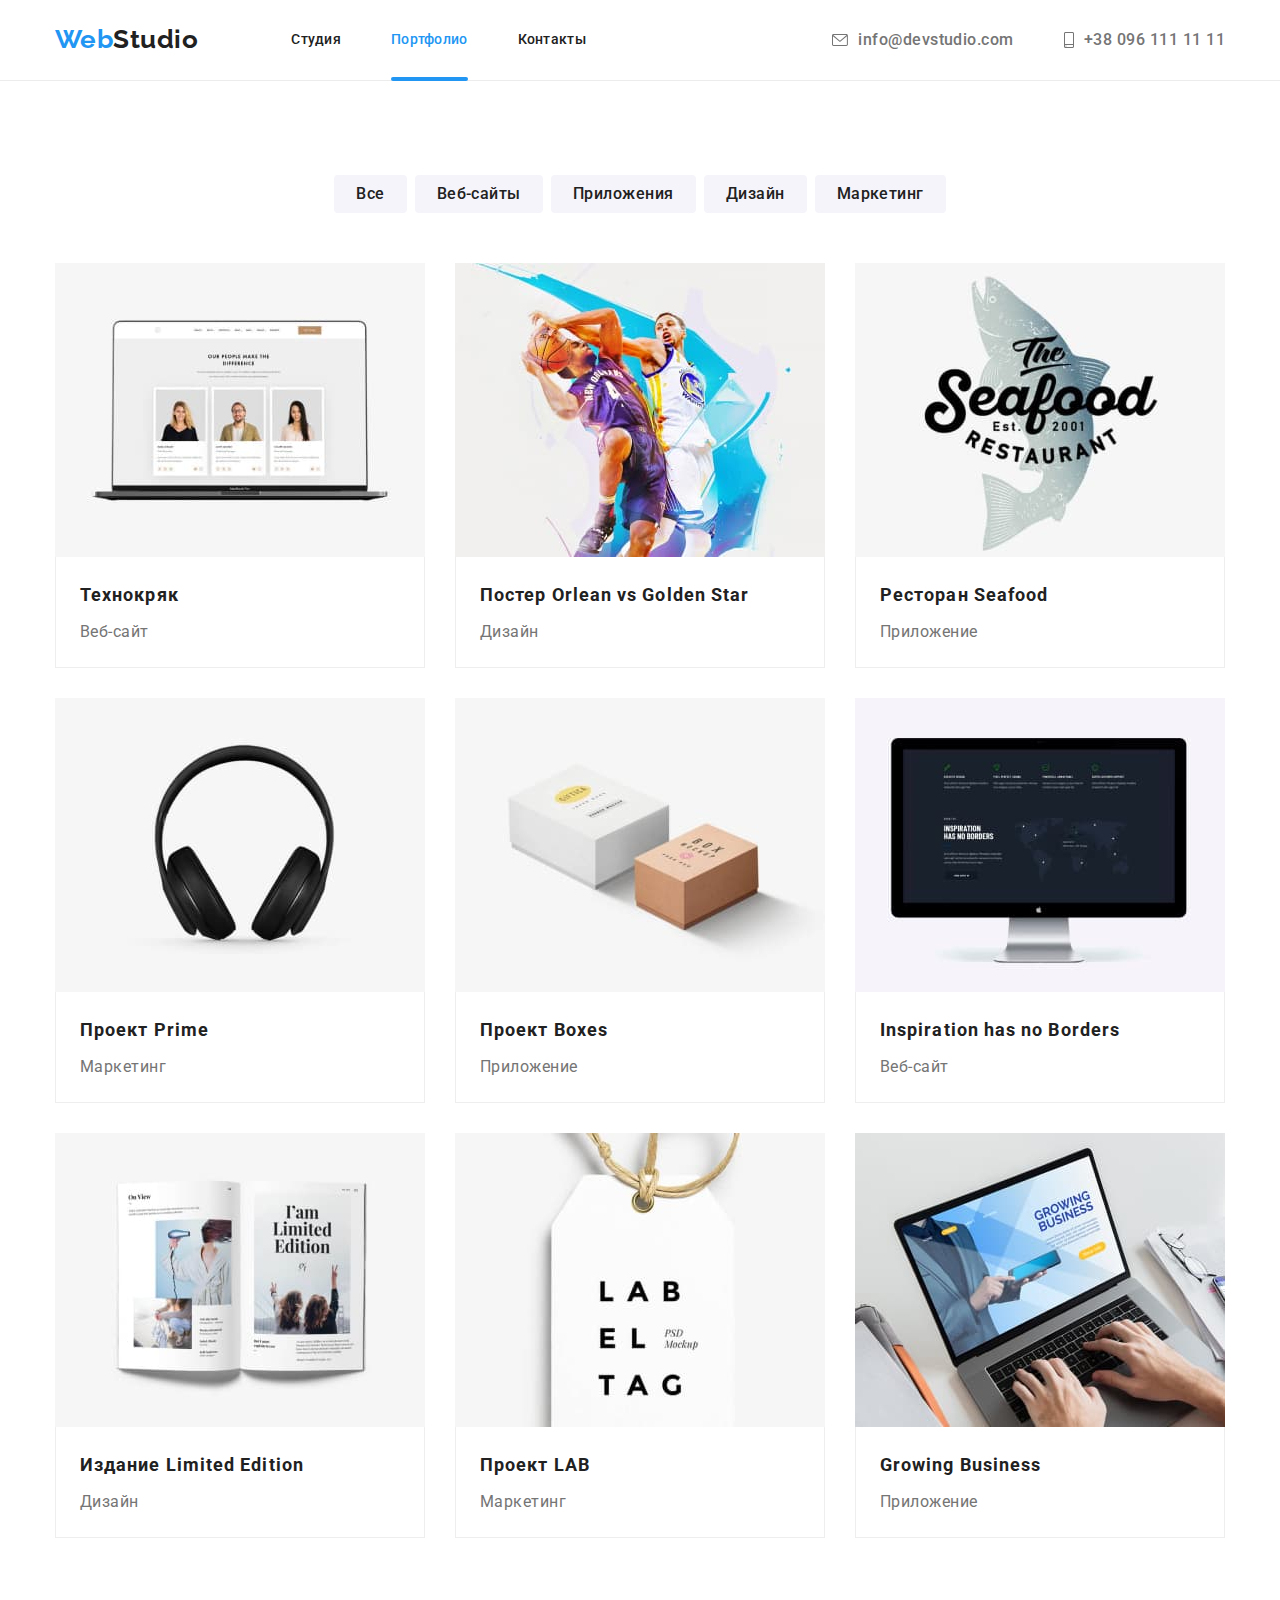
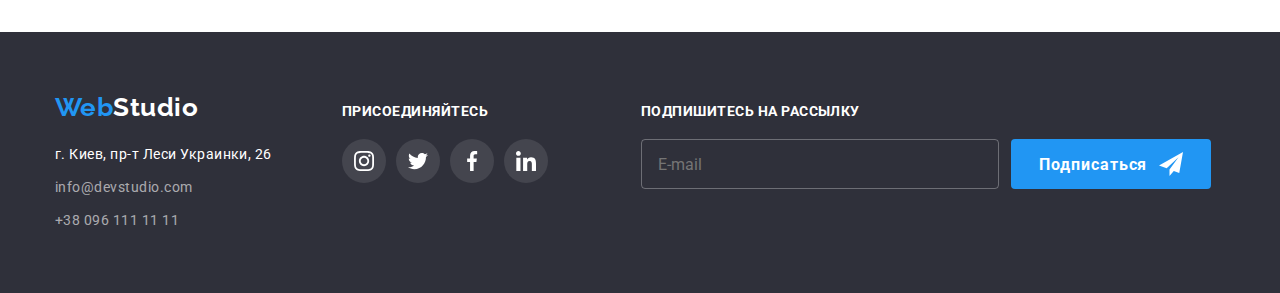
==== portfolio.html @ 6102bf44 "added files from hw-07" ====
<!DOCTYPE html>
<html lang="ru">

<head>
  <meta charset="UTF-8">
  <meta name="viewport" content="width=device-width, initial-scale=1.0">
  <title>WebStudio</title>

  <link
    href="https://fonts.googleapis.com/css2?family=Raleway:wght@400;700&family=Roboto:wght@400;500;700;900&display=swap"
    rel="stylesheet">
  <link rel="stylesheet" href="https://cdnjs.cloudflare.com/ajax/libs/modern-normalize/1.0.0/modern-normalize.min.css">
  <link rel="stylesheet" href="./css/portfolio.min.css">
</head>

<body>
  <header class="header">
    <div class="container header-navigation">
      <nav class="navigation">
        <a class="studio-logo" href="./index.html" aria-label="логотип">
          <span class="studio-logo__item">Web</span>Studio</a>

        <ul class="navigation__list">
          <li class="navigation__list-item"><a class="navigation__list-link" href="./index.html"
              target="_blank">Студия</a></li>
          <li class="navigation__list-item"><a class="navigation__list-link navigation__list-link--active"
              href="./portfolio.html">Портфолио</a></li>
          <li class="navigation__list-item"><a class="navigation__list-link" href="" class="link">Контакты</a></li>

        </ul>
      </nav>

      <ul class="contacts-list">
        <li class="contacts-list__item">
          <a class="contacts-list__link" href="mailto:info@devstudio.com">
            <svg class="contacts-logo" width="16" height="12">
              <use href="./images/sprite.svg#icon-envelope"> </use>
            </svg>
            info@devstudio.com</a>
        </li>

        <li class="contacts-list__item">
          <a class="contacts-list__link" href="tel:+380961111111">
            <svg class="contacts-logo" width="10" height="16">
              <use href="./images/sprite.svg#icon-smartphone"> </use>
            </svg>
            +38 096 111 11 11</a>
        </li>
      </ul>
    </div>
  </header>

  <main>
    <!-- PROJECTS SECTION -->
    <section class="projects">
      <div class="container">
        <h1 class="section-title visually-hidden">Проекты</h1>

        <ul class="filter-btn-list">
          <li class="filter-btn-list__item"><button type="button" class="filter-btn">Все</button></li>
          <li class="filter-btn-list__item"><button type="button" class="filter-btn">Веб-сайты</button></li>
          <li class="filter-btn-list__item"><button type="button" class="filter-btn">Приложения</button></li>
          <li class="filter-btn-list__item"><button type="button" class="filter-btn">Дизайн</button></li>
          <li class="filter-btn-list__item"><button type="button" class="filter-btn">Маркетинг</button></li>
        </ul>

        <!-- PROJECTS LIST -->

        <ul class="projects__list">

          <li class="projects__list-card">
            <a class="projects__list-card-link" href="">
              <img class="projects__list-card-img" src="./images/portfolio/img-1.jpg"
                alt="Страница сайта, открытая на ноутбуке" width="370" height="294">
              <p class="projects__list-card-label">Технокряк это современная площадка распространения коронавируса.
                Компании используют эту платформу для
                цифрового
                шпионажа и атак на защищённые сервера конкурентов.
              </p>
            </a>
            <div class="projects__list-card-content">
              <h2 class="projects__list-card-title">Технокряк</h2>
              <p class="projects__list-card-text">Веб-сайт</p>
            </div>
          </li>

          <li class="projects__list-card">
            <a class="projects__list-card-link" href="">
              <img class="projects__list-card-img" src="./images/portfolio/img-2.jpg"
                alt="Постер двух парней, играющих в баскетбол" width="370" height="294">
              <p class="projects__list-card-label">Технокряк это современная площадка распространения коронавируса.
                Компании используют эту платформу для
                цифрового
                шпионажа и атак на защищённые сервера конкурентов.
              </p>
            </a>
            <div class="projects__list-card-content">
              <h2 class="projects__list-card-title">Постер <span lang="en">Orlean vs Golden Star</span></h2>
              <p class="projects__list-card-text">Дизайн</p>
            </div>
          </li>

          <li class="projects__list-card">
            <a class="projects__list-card-link" href="">
              <img class="projects__list-card-img" src="./images/portfolio/img-3.jpg"
                alt="Логотип ресторана морепродуктов" width="370" height="294">

              <p class="projects__list-card-label">Технокряк это современная площадка распространения коронавируса.
                Компании используют эту платформу для
                цифрового
                шпионажа и атак на защищённые сервера конкурентов.
              </p>
            </a>
            <div class="projects__list-card-content">
              <h2 class="projects__list-card-title">Ресторан <span lang="en">Seafood</span></h2>
              <p class="projects__list-card-text">Приложение</p>
            </div>
          </li>

          <li class="projects__list-card">
            <a class="projects__list-card-link" href="">
              <img class="projects__list-card-img" src="./images/portfolio/img-4.jpg" alt="Наушники" width="370"
                height="294">

              <p class="projects__list-card-label">Технокряк это современная площадка распространения коронавируса.
                Компании используют эту платформу для
                цифрового
                шпионажа и атак на защищённые сервера конкурентов.
              </p>
            </a>
            <div class="projects__list-card-content">
              <h2 class="projects__list-card-title">Проект <span lang="en">Prime</span></h2>
              <p class="projects__list-card-text">Маркетинг</p>
            </div>
          </li>

          <li class="projects__list-card">
            <a class="projects__list-card-link" href="">
              <img class="projects__list-card-img" src="./images/portfolio/img-5.jpg"
                alt="Изображение двух разных коробок" width="370" height="294">
              <p class="projects__list-card-label">Технокряк это современная площадка распространения коронавируса.
                Компании используют эту платформу для
                цифрового
                шпионажа и атак на защищённые сервера конкурентов.
              </p>
            </a>
            <div class="projects__list-card-content">
              <h2 class="projects__list-card-title">Проект <span lang="en">Boxes</span></h2>
              <p class="projects__list-card-text">Приложение</p>
            </div>
          </li>

          <li class="projects__list-card">
            <a class="projects__list-card-link" href="">
              <img class="projects__list-card-img" src="./images/portfolio/img-6.jpg"
                alt="Страница сайта, открытая на компьютере" width="370" height="294">
              <p class="projects__list-card-label">Технокряк это современная площадка распространения коронавируса.
                Компании используют эту платформу для
                цифрового
                шпионажа и атак на защищённые сервера конкурентов.
              </p>
            </a>
            <div class="projects__list-card-content">
              <h2 class="projects__list-card-title" lang="en">Inspiration has no Borders</h2>
              <p class="projects__list-card-text">Веб-сайт</p>
            </div>
          </li>

          <li class="projects__list-card">
            <a class="projects__list-card-link" href="">
              <img class="projects__list-card-img" src="./images/portfolio/img-7.jpg" alt="Фото журнала" width="370"
                height="294">
              <p class="projects__list-card-label">Технокряк это современная площадка распространения коронавируса.
                Компании используют эту платформу для
                цифрового
                шпионажа и атак на защищённые сервера конкурентов.
              </p>
            </a>
            <div class="projects__list-card-content">
              <h2 class="projects__list-card-title">Издание <span lang="en">Limited Edition</span></h2>
              <p class="projects__list-card-text">Дизайн</p>
            </div>
          </li>

          <li class="projects__list-card">
            <a class="projects__list-card-link" href="">
              <img class="projects__list-card-img" src="./images/portfolio/img-8.jpg" alt="Логотип проекта" width="370"
                height="294">
              <p class="projects__list-card-label">Технокряк это современная площадка распространения коронавируса.
                Компании используют эту платформу для
                цифрового
                шпионажа и атак на защищённые сервера конкурентов.
              </p>
            </a>
            <div class="projects__list-card-content">
              <h2 class="projects__list-card-title">Проект <span lang="en">LAB</span></h2>
              <p class="projects__list-card-text">Маркетинг</p>
            </div>
          </li>

          <li class="projects__list-card">
            <a class="projects__list-card-link" href="">
              <img class="projects__list-card-img" src="./images/portfolio/img-9.jpg" alt="Ноутбук" width="370"
                height="294">
              <p class="projects__list-card-label">Технокряк это современная площадка распространения коронавируса.
                Компании используют эту платформу для
                цифрового
                шпионажа и атак на защищённые сервера конкурентов.
              </p>
            </a>
            <div class="projects__list-card-content">
              <h2 class="projects__list-card-title" lang="en">Growing Business</h2>
              <p class="projects__list-card-text">Приложение</p>
            </div>
          </li>
        </ul>
      </div>
    </section>

  </main>

  <!-- FOOTER SECTION -->
  <footer class="footer">
    <div class="footer-wrapper container">

      <div class="footer-container">

        <a href="./index.html" aria-label="логотип" class="studio-logo footer__studio-logo">
          <span class="studio-logo__item">Web</span><span class="studio-logo__item--inverse">Studio</span></a>

        <address class="address">
          <ul class="address__list">
            <li class="address__list-item">
              <a class="address__list-link address__list-link--color" href="https://goo.gl/maps/eNaVhsvZeaJ7tmYx6"
                target="_blank">
                г. Киев, пр-т Леси Украинки, 26
              </a>
            </li>
            <li class="address__list-item"><a class="address__list-link"
                href="mailto:info@devstudio.com">info@devstudio.com
              </a>
            </li>
            <li class="address__list-item"><a class="address__list-link" href="tel:+380961111111">+38 096 111 11 11
              </a>
            </li>
          </ul>
        </address>
      </div>

      <div class="footer-links">
        <b class="slogan">Присоединяйтесь</b>

        <ul class="socials">
          <li class="socials__item">
            <a class="socials__link socials__link--color" href="" aria-label="Instagram линк">
              <svg class="social-logo social-logo--color">
                <use href="./images/sprite.svg#icon-instagram">
                </use>
              </svg>
            </a>
          </li>
          <li class="socials__item">
            <a class="socials__link socials__link--color" href="" aria-label="Twitter линк">
              <svg class="social-logo social-logo--color">
                <use href="./images/sprite.svg#icon-twitter">
                </use>
              </svg>
            </a>
          </li>
          <li class="socials__item">
            <a class="socials__link socials__link--color" href="" aria-label="Facebook линк">
              <svg class="social-logo social-logo--color">
                <use href="./images/sprite.svg#icon-facebook">
                </use>
              </svg>
            </a>
          </li>
          <li class="socials__item">
            <a class="socials__link socials__link--color" href="" aria-label="Linkedin линк">
              <svg class="social-logo social-logo--color">
                <use href="./images/sprite.svg#icon-linkedin">
                </use>
              </svg>
            </a>
          </li>
        </ul>

      </div>

      <div class="footer-form">
        <b class="slogan">Подпишитесь на рассылку</b>
        <form class="subscribe-form">
          <input class="subscribe-form__field" type="email" name="email" placeholder="E-mail">

          <button class="button subscribe-form__button" type="submit">Подписаться
            <svg class="subscribe-form__logo" width="24" height="24">
              <use href="./images/sprite.svg#icon-send"> </use>
            </svg>
          </button>
        </form>
      </div>

    </div>

  </footer>



</body>

</html>
---- css/portfolio.min.css ----
body{background-color:#fff;color:#757575;font-family:"Roboto",sans-serif;font-weight:400;letter-spacing:0.03em}ul{list-style:none;padding:0;margin:0}img{display:block}*,*::before,*::after{margin:0;padding:0}h1,h2,h3,h4,h5,h6{color:#212121}.visually-hidden{position:absolute;width:1px;height:1px;margin:-1px;border:0;padding:0;clip:rect(0 0 0 0);overflow:hidden}.container{width:1200px;padding-left:15px;padding-right:15px;margin-left:auto;margin-right:auto}.section-title{margin-top:0;margin-bottom:50px;font-weight:700;font-size:36px;line-height:1.16;text-align:center}.button{display:inline-block;padding:10px 32px;min-width:200px;border-radius:4px;border:none;font-weight:700;font-size:16px;line-height:1.87;letter-spacing:0.06em;text-align:center;text-decoration:none;color:#fff;background-color:#2196f3;-webkit-box-shadow:0px 4px 4px 0px 4px 4px rgba(0,0,0,0.15);box-shadow:0px 4px 4px 0px 4px 4px rgba(0,0,0,0.15);border-radius:4px}.studio-logo{text-decoration:none;font-family:"Raleway",sans-serif;font-weight:700;font-size:26px;line-height:1.2;color:#212121}.studio-logo__item{color:#2196f3}.studio-logo__item--inverse{color:#fff}.header{background-color:#fff;border-bottom:1px solid #ececec}.header-navigation,.navigation{display:-webkit-box;display:-ms-flexbox;display:flex;-webkit-box-align:center;-ms-flex-align:center;align-items:center}.navigation__list{display:-webkit-box;display:-ms-flexbox;display:flex;margin-left:93px}.navigation__list-item:not(:last-child){margin-right:50px}.navigation__list-link{position:relative;display:block;padding-top:32px;padding-bottom:32px;color:#212121;font-weight:500;font-size:14px;line-height:1.14;letter-spacing:0.02em;text-decoration:none;-webkit-transition:color 250ms cubic-bezier(0.4, 0, 0.2, 1);transition:color 250ms cubic-bezier(0.4, 0, 0.2, 1)}.navigation__list-link:focus,.navigation__list-link:hover{color:#2196f3}.navigation__list-link--active{color:#2196f3}.navigation__list-link::after{content:'';display:-webkit-box;display:-ms-flexbox;display:flex;position:absolute;bottom:-1px;width:100%;height:4px;background-color:#2196f3;border-radius:2px;opacity:0;-webkit-transition:opacity 250ms cubic-bezier(0.4, 0, 0.2, 1);transition:opacity 250ms cubic-bezier(0.4, 0, 0.2, 1)}.navigation__list-link--active::after{opacity:1}.navigation__list-item:hover .navigation__list-link::after{opacity:1}.contacts-list{display:-webkit-box;display:-ms-flexbox;display:flex;margin-left:auto}.contacts-list__item+.contacts-list__item{margin-left:50px}.contacts-list__link{display:-webkit-box;display:-ms-flexbox;display:flex;-webkit-box-align:center;-ms-flex-align:center;align-items:center;font-weight:500;color:#757575;text-decoration:none;-webkit-transition:color 250ms cubic-bezier(0.4, 0, 0.2, 1);transition:color 250ms cubic-bezier(0.4, 0, 0.2, 1)}.contacts-list__link:hover,.contacts-list__link:focus{color:#2196f3}.contacts-logo{margin-right:10px;fill:#757575;-webkit-transition:fill 250ms cubic-bezier(0.4, 0, 0.2, 1);transition:fill 250ms cubic-bezier(0.4, 0, 0.2, 1)}.contacts-list__link:focus .contacts-logo,.contacts-list__link:hover .contacts-logo{fill:#2196f3}.filter-btn{padding:6px 22px;font-weight:500;font-size:16px;line-height:1.62;letter-spacing:0.03em;color:#212121;background-color:#f5f4fa;border-radius:4px;border:0;cursor:pointer;-webkit-transition:background-color 250ms cubic-bezier(0.4, 0, 0.2, 1),color 250ms cubic-bezier(0.4, 0, 0.2, 1);transition:background-color 250ms cubic-bezier(0.4, 0, 0.2, 1),color 250ms cubic-bezier(0.4, 0, 0.2, 1)}.filter-btn:focus,.filter-btn:hover{color:#fff;-webkit-box-shadow:0px 3px 1px rgba(0,0,0,0.1),0px 1px 2px rgba(0,0,0,0.08),0px 2px 2px rgba(0,0,0,0.12);box-shadow:0px 3px 1px rgba(0,0,0,0.1),0px 1px 2px rgba(0,0,0,0.08),0px 2px 2px rgba(0,0,0,0.12);background-color:#2196f3}.filter-btn-list{display:-webkit-box;display:-ms-flexbox;display:flex;-webkit-box-pack:center;-ms-flex-pack:center;justify-content:center;margin-bottom:50px}.filter-btn-list__item+.filter-btn-list__item{margin-left:8px}.projects{padding-top:94px;padding-bottom:94px}.projects__list{display:-webkit-box;display:-ms-flexbox;display:flex;-ms-flex-wrap:wrap;flex-wrap:wrap}.projects__list-card-link{text-decoration:none;display:block;position:relative;overflow:hidden}.projects__list-card{margin-right:30px;margin-bottom:30px;width:calc((100% - 60px) / 3)}.projects__list-card:nth-child(3n){margin-right:0}.projects__list-card:nth-last-child(-n+3){margin-bottom:0}.projects__list-card:hover,.projects__list-card:focus{-webkit-box-shadow:0px 1px 1px rgba(0,0,0,0.12),0px 4px 4px rgba(0,0,0,0.06),1px 4px 6px rgba(0,0,0,0.16);box-shadow:0px 1px 1px rgba(0,0,0,0.12),0px 4px 4px rgba(0,0,0,0.06),1px 4px 6px rgba(0,0,0,0.16)}.projects__list-card-label{position:absolute;top:0;left:0;padding:63px 24px;width:100%;height:100%;font-size:18px;line-height:1.56;background:rgba(33,150,243,0.9);color:#fff;-webkit-transform:translateY(100%);transform:translateY(100%);-webkit-transition:-webkit-transform 250ms cubic-bezier(0.4, 0, 0.2, 1);transition:-webkit-transform 250ms cubic-bezier(0.4, 0, 0.2, 1);transition:transform 250ms cubic-bezier(0.4, 0, 0.2, 1);transition:transform 250ms cubic-bezier(0.4, 0, 0.2, 1), -webkit-transform 250ms cubic-bezier(0.4, 0, 0.2, 1)}.projects__list-card:hover .projects__list-card-label{-webkit-transform:translateY(0);transform:translateY(0)}.projects__list-card-link:focus .projects__list-card-label{-webkit-transform:translateY(0);transform:translateY(0)}.projects__list-card-img{max-width:100%;height:auto}.projects__list-card-content{padding:20px 24px;border-right:1px solid #eee;border-bottom:1px solid #eee;border-left:1px solid #eee}.projects__list-card-title{margin-bottom:4px;font-weight:700;font-size:18px;line-height:2;letter-spacing:0.06em}.projects__list-card-text{font-size:16px;line-height:1.87;color:#757575}.socials{display:-webkit-box;display:-ms-flexbox;display:flex;-webkit-box-pack:center;-ms-flex-pack:center;justify-content:center}.socials__item:not(:last-child){margin-right:10px}.socials__link{display:-webkit-box;display:-ms-flexbox;display:flex;-webkit-box-pack:center;-ms-flex-pack:center;justify-content:center;width:44px;height:44px;border-radius:50%;-webkit-transition:all 250ms cubic-bezier(0.4, 0, 0.2, 1);transition:all 250ms cubic-bezier(0.4, 0, 0.2, 1)}.socials__link:focus,.socials__link:hover{background-color:#2196f3;border-radius:50%}.socials__link:focus,.socials__link:hover .social-logo{fill:#fff}.social-logo{-ms-flex-item-align:center;-ms-grid-row-align:center;align-self:center;width:20px;height:20px;fill:#afb1b8}.footer{padding-top:60px;padding-bottom:60px;background-color:#2f303a}.footer__studio-logo{display:inline-block;margin-bottom:20px}.footer-wrapper{display:-webkit-box;display:-ms-flexbox;display:flex}.footer-container{margin-right:70px}.footer-links{margin-top:12px;margin-right:93px}.slogan{display:block;margin-bottom:20px;font-size:14px;line-height:1.14;text-transform:uppercase;color:#fff}.socials__link--color{background-color:rgba(255,255,255,0.1);border-radius:50%}.social-logo--color{fill:#fff}.address__list-item:not(:last-child){margin-bottom:9px}.address__list-link{font-size:14px;line-height:1.71;font-style:normal;text-decoration:none;color:rgba(255,255,255,0.6)}.address__list-link--color{color:#fff}.footer-form{margin-top:12px}.subscribe-form{display:-webkit-box;display:-ms-flexbox;display:flex}.subscribe-form__title{display:block;margin-bottom:20px}.subscribe-form__field{margin-right:12px;padding:15px 16px;width:358px;height:50px;color:rgba(255,255,255,0.6);border:1px solid rgba(255,255,255,0.3);border-radius:4px;background-color:transparent}.subscribe-form__button{position:relative;padding-left:28px;padding-right:28px;text-align:left}.subscribe-form__logo{position:absolute;top:13px;right:28px}
/*# sourceMappingURL=portfolio.min.css.map */
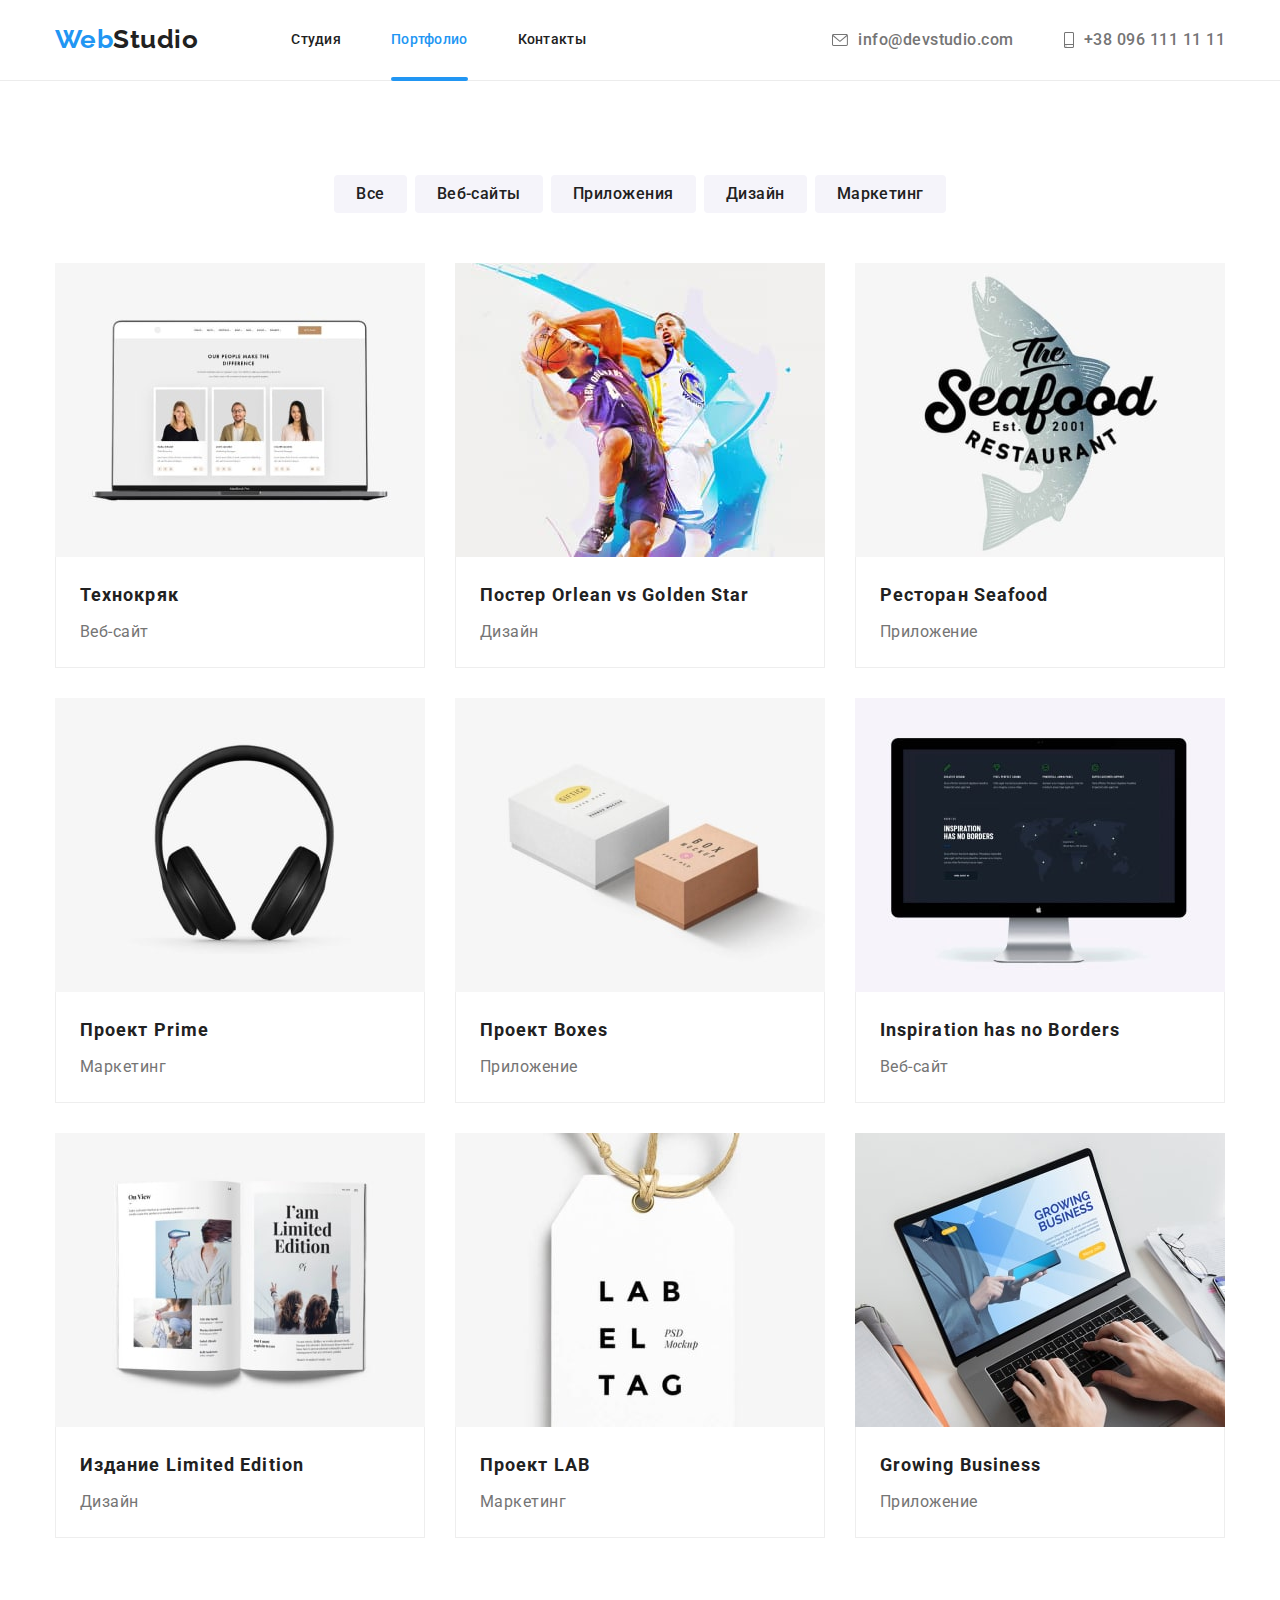
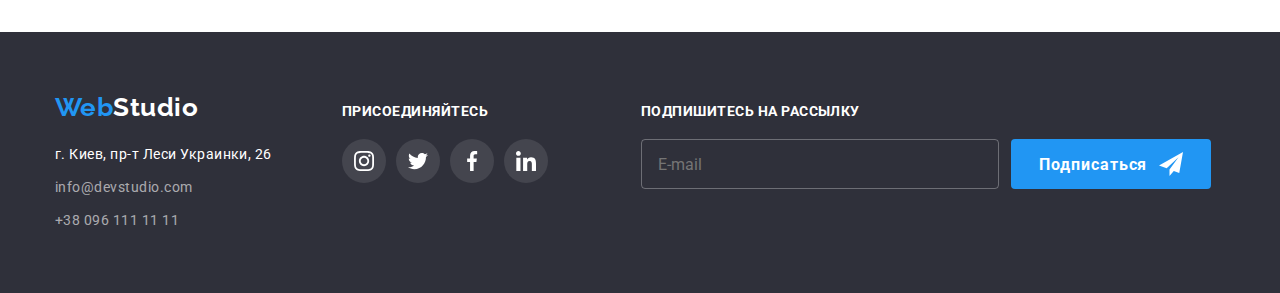
==== commit 1c0ef17d: "changed path to images" ====
--- a/portfolio.html
+++ b/portfolio.html
@@ -70,7 +70,7 @@
 
           <li class="projects__list-card">
             <a class="projects__list-card-link" href="">
-              <img class="projects__list-card-img" src="./images/portfolio/img-1.jpg"
+              <img class="projects__list-card-img" src="./images/projects/desktop/img-1-min.jpg"
                 alt="Страница сайта, открытая на ноутбуке" width="370" height="294">
               <p class="projects__list-card-label">Технокряк это современная площадка распространения коронавируса.
                 Компании используют эту платформу для
@@ -86,7 +86,7 @@
 
           <li class="projects__list-card">
             <a class="projects__list-card-link" href="">
-              <img class="projects__list-card-img" src="./images/portfolio/img-2.jpg"
+              <img class="projects__list-card-img" src="./images/projects/desktop/img-2-min.jpg"
                 alt="Постер двух парней, играющих в баскетбол" width="370" height="294">
               <p class="projects__list-card-label">Технокряк это современная площадка распространения коронавируса.
                 Компании используют эту платформу для
@@ -102,7 +102,7 @@
 
           <li class="projects__list-card">
             <a class="projects__list-card-link" href="">
-              <img class="projects__list-card-img" src="./images/portfolio/img-3.jpg"
+              <img class="projects__list-card-img" src="./images/projects/desktop/img-3-min.jpg"
                 alt="Логотип ресторана морепродуктов" width="370" height="294">
 
               <p class="projects__list-card-label">Технокряк это современная площадка распространения коронавируса.
@@ -119,8 +119,8 @@
 
           <li class="projects__list-card">
             <a class="projects__list-card-link" href="">
-              <img class="projects__list-card-img" src="./images/portfolio/img-4.jpg" alt="Наушники" width="370"
-                height="294">
+              <img class="projects__list-card-img" src="./images/projects/desktop/img-4-min.jpg" alt="Наушники"
+                width="370" height="294">
 
               <p class="projects__list-card-label">Технокряк это современная площадка распространения коронавируса.
                 Компании используют эту платформу для
@@ -136,7 +136,7 @@
 
           <li class="projects__list-card">
             <a class="projects__list-card-link" href="">
-              <img class="projects__list-card-img" src="./images/portfolio/img-5.jpg"
+              <img class="projects__list-card-img" src="./images/projects/desktop/img-5-min.jpg"
                 alt="Изображение двух разных коробок" width="370" height="294">
               <p class="projects__list-card-label">Технокряк это современная площадка распространения коронавируса.
                 Компании используют эту платформу для
@@ -152,7 +152,7 @@
 
           <li class="projects__list-card">
             <a class="projects__list-card-link" href="">
-              <img class="projects__list-card-img" src="./images/portfolio/img-6.jpg"
+              <img class="projects__list-card-img" src="./images/projects/desktop/img-6-min.jpg"
                 alt="Страница сайта, открытая на компьютере" width="370" height="294">
               <p class="projects__list-card-label">Технокряк это современная площадка распространения коронавируса.
                 Компании используют эту платформу для
@@ -168,8 +168,8 @@
 
           <li class="projects__list-card">
             <a class="projects__list-card-link" href="">
-              <img class="projects__list-card-img" src="./images/portfolio/img-7.jpg" alt="Фото журнала" width="370"
-                height="294">
+              <img class="projects__list-card-img" src="./images/projects/desktop/img-7-min.jpg" alt="Фото журнала"
+                width="370" height="294">
               <p class="projects__list-card-label">Технокряк это современная площадка распространения коронавируса.
                 Компании используют эту платформу для
                 цифрового
@@ -184,8 +184,8 @@
 
           <li class="projects__list-card">
             <a class="projects__list-card-link" href="">
-              <img class="projects__list-card-img" src="./images/portfolio/img-8.jpg" alt="Логотип проекта" width="370"
-                height="294">
+              <img class="projects__list-card-img" src="./images/projects/desktop/img-8-min.jpg" alt="Логотип проекта"
+                width="370" height="294">
               <p class="projects__list-card-label">Технокряк это современная площадка распространения коронавируса.
                 Компании используют эту платформу для
                 цифрового
@@ -200,8 +200,8 @@
 
           <li class="projects__list-card">
             <a class="projects__list-card-link" href="">
-              <img class="projects__list-card-img" src="./images/portfolio/img-9.jpg" alt="Ноутбук" width="370"
-                height="294">
+              <img class="projects__list-card-img" src="./images/projects/desktop/img-9-min.jpg" alt="Ноутбук"
+                width="370" height="294">
               <p class="projects__list-card-label">Технокряк это современная площадка распространения коронавируса.
                 Компании используют эту платформу для
                 цифрового
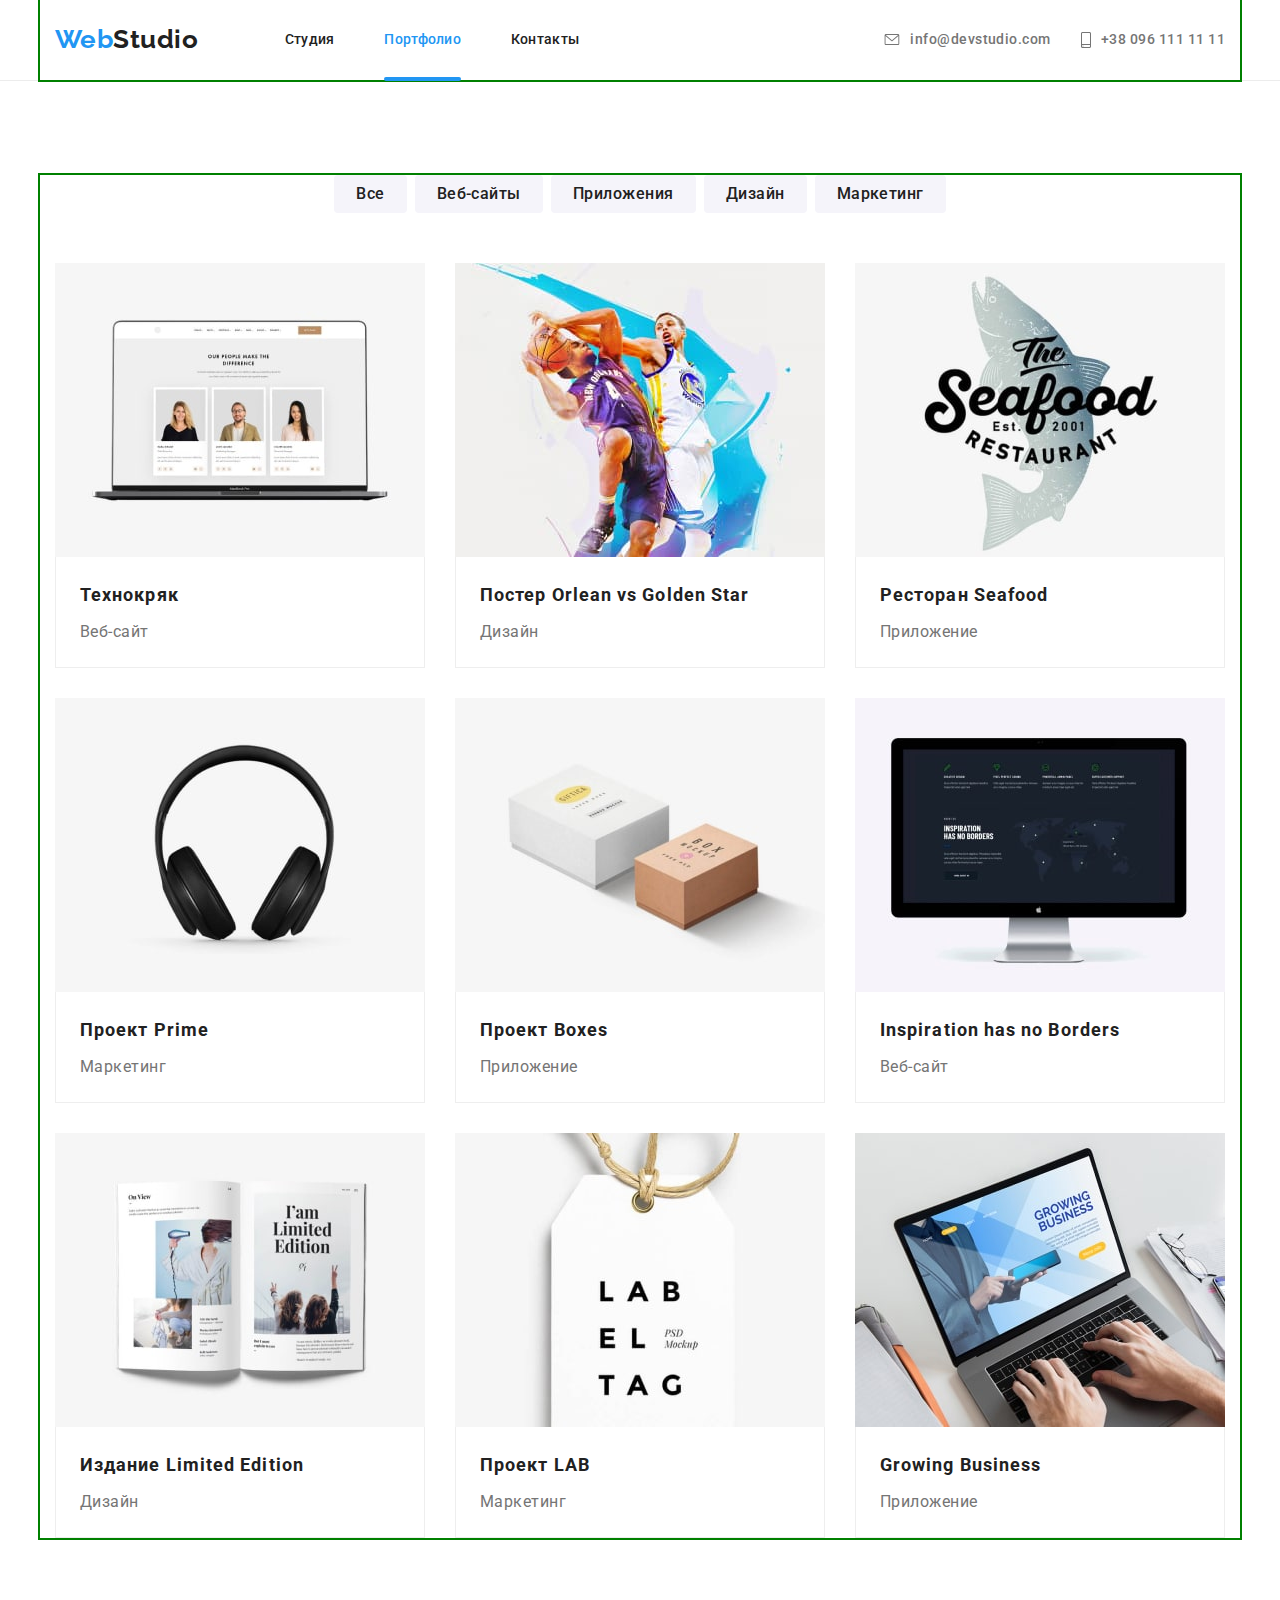
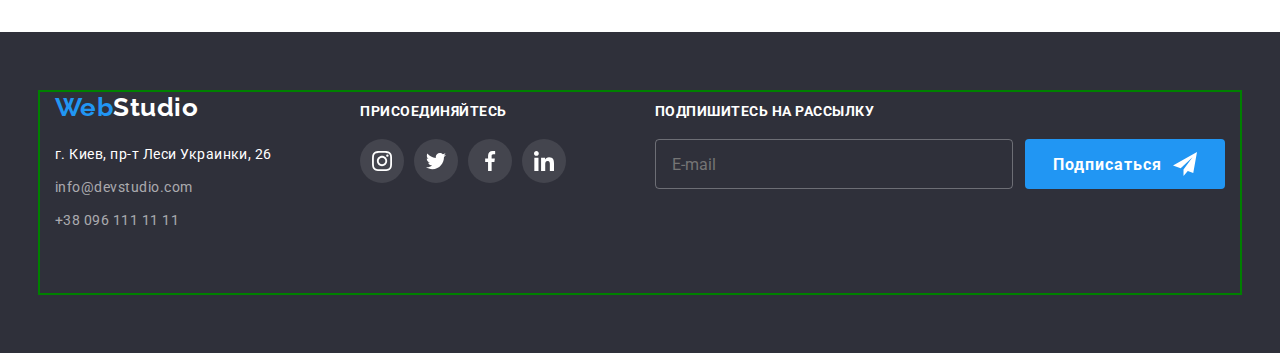
==== commit f6096ad5: "added portfolio page header" ====
--- a/portfolio.html
+++ b/portfolio.html
@@ -15,38 +15,53 @@
 
 <body>
   <header class="header">
-    <div class="container header-navigation">
-      <nav class="navigation">
+    <div class="container">
+      <div class="header-navigation">
         <a class="studio-logo" href="./index.html" aria-label="логотип">
           <span class="studio-logo__item">Web</span>Studio</a>
 
-        <ul class="navigation__list">
-          <li class="navigation__list-item"><a class="navigation__list-link" href="./index.html"
-              target="_blank">Студия</a></li>
-          <li class="navigation__list-item"><a class="navigation__list-link navigation__list-link--active"
-              href="./portfolio.html">Портфолио</a></li>
-          <li class="navigation__list-item"><a class="navigation__list-link" href="" class="link">Контакты</a></li>
-
-        </ul>
-      </nav>
-
-      <ul class="contacts-list">
-        <li class="contacts-list__item">
-          <a class="contacts-list__link" href="mailto:info@devstudio.com">
-            <svg class="contacts-logo" width="16" height="12">
-              <use href="./images/sprite.svg#icon-envelope"> </use>
-            </svg>
-            info@devstudio.com</a>
-        </li>
-
-        <li class="contacts-list__item">
-          <a class="contacts-list__link" href="tel:+380961111111">
-            <svg class="contacts-logo" width="10" height="16">
-              <use href="./images/sprite.svg#icon-smartphone"> </use>
-            </svg>
-            +38 096 111 11 11</a>
-        </li>
-      </ul>
+        <button class="menu-btn" type="button" aria-expanded="false" aria-controls="menu-container" data-menu-button>
+          <svg class="mobile-menu" width="40" height="40" aria-label="Переключатель мобильного меню">
+            <use class="icon-menu" href="./images/sprite.svg#icon-menu-burger"></use>
+            <use class="icon-cross" href="./images/sprite.svg#icon-close-menu"> </use>
+          </svg>
+        </button>
+        <div class="menu-container" id="menu-container" data-menu>
+          <nav class="navigation">
+            <ul class="navigation__list">
+              <li class="navigation__list-item navigation__list-item--active"><a class="navigation__list-link"
+                  href="./index.html" target="_blank">Студия</a></li>
+              <li class="navigation__list-item navigation__list-item--active"><a
+                  class="navigation__list-link navigation__list-link--active" href="./portfolio.html">Портфолио</a></li>
+              <li class="navigation__list-item"><a class="navigation__list-link" href="" class="link">Контакты</a>
+              </li>
+
+            </ul>
+          </nav>
+
+          <ul class="contacts-list">
+            <li class="contacts-list__item">
+              <a class="contacts-list__link" href="mailto:info@devstudio.com">
+                <svg class="contacts-logo" width="16" height="11">
+                  <use class="contacts-logo__mail" href="./images/sprite.svg#icon-envelope"> </use>
+                </svg>
+                info@devstudio.com</a>
+            </li>
+
+            <li class="contacts-list__item">
+              <a class="contacts-list__link" href="tel:+380961111111">
+                <svg class="contacts-logo" width="10" height="16">
+                  <use class="contacts-logo__tel" href="./images/sprite.svg#icon-smartphone"> </use>
+                </svg>
+                +38 096 111 11 11</a>
+            </li>
+          </ul>
+        </div>
+
+
+      </div>
+
+
     </div>
   </header>
 
@@ -305,7 +320,7 @@
   </footer>
 
 
-
+  <script src="./js/menu.js"></script>
 </body>
 
 </html>--- a/css/portfolio.min.css
+++ b/css/portfolio.min.css
@@ -1,2 +1,2 @@
-body{background-color:#fff;color:#757575;font-family:"Roboto",sans-serif;font-weight:400;letter-spacing:0.03em}ul{list-style:none;padding:0;margin:0}img{display:block}*,*::before,*::after{margin:0;padding:0}h1,h2,h3,h4,h5,h6{color:#212121}.visually-hidden{position:absolute;width:1px;height:1px;margin:-1px;border:0;padding:0;clip:rect(0 0 0 0);overflow:hidden}.container{width:1200px;padding-left:15px;padding-right:15px;margin-left:auto;margin-right:auto}.section-title{margin-top:0;margin-bottom:50px;font-weight:700;font-size:36px;line-height:1.16;text-align:center}.button{display:inline-block;padding:10px 32px;min-width:200px;border-radius:4px;border:none;font-weight:700;font-size:16px;line-height:1.87;letter-spacing:0.06em;text-align:center;text-decoration:none;color:#fff;background-color:#2196f3;-webkit-box-shadow:0px 4px 4px 0px 4px 4px rgba(0,0,0,0.15);box-shadow:0px 4px 4px 0px 4px 4px rgba(0,0,0,0.15);border-radius:4px}.studio-logo{text-decoration:none;font-family:"Raleway",sans-serif;font-weight:700;font-size:26px;line-height:1.2;color:#212121}.studio-logo__item{color:#2196f3}.studio-logo__item--inverse{color:#fff}.header{background-color:#fff;border-bottom:1px solid #ececec}.header-navigation,.navigation{display:-webkit-box;display:-ms-flexbox;display:flex;-webkit-box-align:center;-ms-flex-align:center;align-items:center}.navigation__list{display:-webkit-box;display:-ms-flexbox;display:flex;margin-left:93px}.navigation__list-item:not(:last-child){margin-right:50px}.navigation__list-link{position:relative;display:block;padding-top:32px;padding-bottom:32px;color:#212121;font-weight:500;font-size:14px;line-height:1.14;letter-spacing:0.02em;text-decoration:none;-webkit-transition:color 250ms cubic-bezier(0.4, 0, 0.2, 1);transition:color 250ms cubic-bezier(0.4, 0, 0.2, 1)}.navigation__list-link:focus,.navigation__list-link:hover{color:#2196f3}.navigation__list-link--active{color:#2196f3}.navigation__list-link::after{content:'';display:-webkit-box;display:-ms-flexbox;display:flex;position:absolute;bottom:-1px;width:100%;height:4px;background-color:#2196f3;border-radius:2px;opacity:0;-webkit-transition:opacity 250ms cubic-bezier(0.4, 0, 0.2, 1);transition:opacity 250ms cubic-bezier(0.4, 0, 0.2, 1)}.navigation__list-link--active::after{opacity:1}.navigation__list-item:hover .navigation__list-link::after{opacity:1}.contacts-list{display:-webkit-box;display:-ms-flexbox;display:flex;margin-left:auto}.contacts-list__item+.contacts-list__item{margin-left:50px}.contacts-list__link{display:-webkit-box;display:-ms-flexbox;display:flex;-webkit-box-align:center;-ms-flex-align:center;align-items:center;font-weight:500;color:#757575;text-decoration:none;-webkit-transition:color 250ms cubic-bezier(0.4, 0, 0.2, 1);transition:color 250ms cubic-bezier(0.4, 0, 0.2, 1)}.contacts-list__link:hover,.contacts-list__link:focus{color:#2196f3}.contacts-logo{margin-right:10px;fill:#757575;-webkit-transition:fill 250ms cubic-bezier(0.4, 0, 0.2, 1);transition:fill 250ms cubic-bezier(0.4, 0, 0.2, 1)}.contacts-list__link:focus .contacts-logo,.contacts-list__link:hover .contacts-logo{fill:#2196f3}.filter-btn{padding:6px 22px;font-weight:500;font-size:16px;line-height:1.62;letter-spacing:0.03em;color:#212121;background-color:#f5f4fa;border-radius:4px;border:0;cursor:pointer;-webkit-transition:background-color 250ms cubic-bezier(0.4, 0, 0.2, 1),color 250ms cubic-bezier(0.4, 0, 0.2, 1);transition:background-color 250ms cubic-bezier(0.4, 0, 0.2, 1),color 250ms cubic-bezier(0.4, 0, 0.2, 1)}.filter-btn:focus,.filter-btn:hover{color:#fff;-webkit-box-shadow:0px 3px 1px rgba(0,0,0,0.1),0px 1px 2px rgba(0,0,0,0.08),0px 2px 2px rgba(0,0,0,0.12);box-shadow:0px 3px 1px rgba(0,0,0,0.1),0px 1px 2px rgba(0,0,0,0.08),0px 2px 2px rgba(0,0,0,0.12);background-color:#2196f3}.filter-btn-list{display:-webkit-box;display:-ms-flexbox;display:flex;-webkit-box-pack:center;-ms-flex-pack:center;justify-content:center;margin-bottom:50px}.filter-btn-list__item+.filter-btn-list__item{margin-left:8px}.projects{padding-top:94px;padding-bottom:94px}.projects__list{display:-webkit-box;display:-ms-flexbox;display:flex;-ms-flex-wrap:wrap;flex-wrap:wrap}.projects__list-card-link{text-decoration:none;display:block;position:relative;overflow:hidden}.projects__list-card{margin-right:30px;margin-bottom:30px;width:calc((100% - 60px) / 3)}.projects__list-card:nth-child(3n){margin-right:0}.projects__list-card:nth-last-child(-n+3){margin-bottom:0}.projects__list-card:hover,.projects__list-card:focus{-webkit-box-shadow:0px 1px 1px rgba(0,0,0,0.12),0px 4px 4px rgba(0,0,0,0.06),1px 4px 6px rgba(0,0,0,0.16);box-shadow:0px 1px 1px rgba(0,0,0,0.12),0px 4px 4px rgba(0,0,0,0.06),1px 4px 6px rgba(0,0,0,0.16)}.projects__list-card-label{position:absolute;top:0;left:0;padding:63px 24px;width:100%;height:100%;font-size:18px;line-height:1.56;background:rgba(33,150,243,0.9);color:#fff;-webkit-transform:translateY(100%);transform:translateY(100%);-webkit-transition:-webkit-transform 250ms cubic-bezier(0.4, 0, 0.2, 1);transition:-webkit-transform 250ms cubic-bezier(0.4, 0, 0.2, 1);transition:transform 250ms cubic-bezier(0.4, 0, 0.2, 1);transition:transform 250ms cubic-bezier(0.4, 0, 0.2, 1), -webkit-transform 250ms cubic-bezier(0.4, 0, 0.2, 1)}.projects__list-card:hover .projects__list-card-label{-webkit-transform:translateY(0);transform:translateY(0)}.projects__list-card-link:focus .projects__list-card-label{-webkit-transform:translateY(0);transform:translateY(0)}.projects__list-card-img{max-width:100%;height:auto}.projects__list-card-content{padding:20px 24px;border-right:1px solid #eee;border-bottom:1px solid #eee;border-left:1px solid #eee}.projects__list-card-title{margin-bottom:4px;font-weight:700;font-size:18px;line-height:2;letter-spacing:0.06em}.projects__list-card-text{font-size:16px;line-height:1.87;color:#757575}.socials{display:-webkit-box;display:-ms-flexbox;display:flex;-webkit-box-pack:center;-ms-flex-pack:center;justify-content:center}.socials__item:not(:last-child){margin-right:10px}.socials__link{display:-webkit-box;display:-ms-flexbox;display:flex;-webkit-box-pack:center;-ms-flex-pack:center;justify-content:center;width:44px;height:44px;border-radius:50%;-webkit-transition:all 250ms cubic-bezier(0.4, 0, 0.2, 1);transition:all 250ms cubic-bezier(0.4, 0, 0.2, 1)}.socials__link:focus,.socials__link:hover{background-color:#2196f3;border-radius:50%}.socials__link:focus,.socials__link:hover .social-logo{fill:#fff}.social-logo{-ms-flex-item-align:center;-ms-grid-row-align:center;align-self:center;width:20px;height:20px;fill:#afb1b8}.footer{padding-top:60px;padding-bottom:60px;background-color:#2f303a}.footer__studio-logo{display:inline-block;margin-bottom:20px}.footer-wrapper{display:-webkit-box;display:-ms-flexbox;display:flex}.footer-container{margin-right:70px}.footer-links{margin-top:12px;margin-right:93px}.slogan{display:block;margin-bottom:20px;font-size:14px;line-height:1.14;text-transform:uppercase;color:#fff}.socials__link--color{background-color:rgba(255,255,255,0.1);border-radius:50%}.social-logo--color{fill:#fff}.address__list-item:not(:last-child){margin-bottom:9px}.address__list-link{font-size:14px;line-height:1.71;font-style:normal;text-decoration:none;color:rgba(255,255,255,0.6)}.address__list-link--color{color:#fff}.footer-form{margin-top:12px}.subscribe-form{display:-webkit-box;display:-ms-flexbox;display:flex}.subscribe-form__title{display:block;margin-bottom:20px}.subscribe-form__field{margin-right:12px;padding:15px 16px;width:358px;height:50px;color:rgba(255,255,255,0.6);border:1px solid rgba(255,255,255,0.3);border-radius:4px;background-color:transparent}.subscribe-form__button{position:relative;padding-left:28px;padding-right:28px;text-align:left}.subscribe-form__logo{position:absolute;top:13px;right:28px}
+body{background-color:#fff;color:#757575;font-family:"Roboto",sans-serif;font-weight:400;letter-spacing:0.03em}ul{list-style:none;padding:0;margin:0}img{display:block}*,*::before,*::after{margin:0;padding:0}h1,h2,h3,h4,h5,h6{color:#212121}.visually-hidden{position:absolute;width:1px;height:1px;margin:-1px;border:0;padding:0;clip:rect(0 0 0 0);overflow:hidden}.container{padding-left:15px;padding-right:15px;margin-left:auto;margin-right:auto;outline:2px solid green}@media screen and (min-width: 480px){.container{width:480px}}@media screen and (min-width: 768px){.container{width:768px}}@media screen and (min-width: 1200px){.container{width:1200px}}.section-title{margin-bottom:30px;font-weight:700;font-size:28px;line-height:1.19;text-align:center}@media screen and (min-width: 1200px){.section-title{margin-bottom:50px;font-weight:700;font-size:36px}}.button{display:inline-block;padding:10px 32px;min-width:200px;border-radius:4px;border:none;font-weight:700;font-size:16px;line-height:1.87;letter-spacing:0.06em;text-align:center;text-decoration:none;color:#fff;background-color:#2196f3;-webkit-box-shadow:0px 4px 4px 0px 4px 4px rgba(0,0,0,0.15);box-shadow:0px 4px 4px 0px 4px 4px rgba(0,0,0,0.15);border-radius:4px}.studio-logo{text-decoration:none;font-family:"Raleway",sans-serif;font-weight:700;font-size:24px;line-height:1.16;color:#212121}.studio-logo__item{color:#2196f3}.studio-logo__item--inverse{color:#fff}@media screen and (min-width: 1024px){.studio-logo{font-size:26px;line-height:1.2}}.header{position:relative;background-color:#fff;border-bottom:1px solid #ececec}.header-navigation{display:-webkit-box;display:-ms-flexbox;display:flex;-webkit-box-pack:justify;-ms-flex-pack:justify;justify-content:space-between;-webkit-box-align:center;-ms-flex-align:center;align-items:center}@media screen and (max-width: 767px){.header-navigation{padding-top:16px;padding-bottom:16px}}.menu-btn{display:-webkit-inline-box;display:-ms-inline-flexbox;display:inline-flex;border:none;outline:none;background-color:transparent}.menu-btn .icon-cross{display:none}.menu-btn.is-open .icon-cross{display:block}.menu-btn.is-open .icon-menu{display:none}.menu-btn:hover .mobile-menu,.menu-btn:focus .mobile-menu{fill:#2196f3}@media screen and (min-width: 768px){.menu-btn{display:none}}.mobile-menu{-webkit-transition:fill 250ms cubic-bezier(0.4, 0, 0.2, 1);transition:fill 250ms cubic-bezier(0.4, 0, 0.2, 1)}@media screen and (max-width: 767px){.menu-container{display:none;position:absolute;top:100%;left:0;width:100%;padding:60px 100px;background:#fff;-webkit-box-shadow:0px 4px 8px rgba(0,0,0,0.04),0px 2px 4px rgba(0,0,0,0.08),0px 1px 3px rgba(0,0,0,0.16);box-shadow:0px 4px 8px rgba(0,0,0,0.04),0px 2px 4px rgba(0,0,0,0.08),0px 1px 3px rgba(0,0,0,0.16);z-index:100}.menu-container.is-open{display:block}}@media screen and (min-width: 768px){.menu-container{display:-webkit-box;display:-ms-flexbox;display:flex}}@media screen and (max-width: 767px){.navigation{margin-bottom:60px}}@media screen and (min-width: 768px){.navigation{display:-webkit-box;display:-ms-flexbox;display:flex;margin-right:84px}}@media screen and (min-width: 1200px){.navigation{margin-right:305px}}.navigation__list{display:-webkit-box;display:-ms-flexbox;display:flex}@media screen and (max-width: 767px){.navigation__list{-webkit-box-orient:vertical;-webkit-box-direction:normal;-ms-flex-direction:column;flex-direction:column;-webkit-box-align:center;-ms-flex-align:center;align-items:center}}@media screen and (min-width: 768px){.navigation__list{-webkit-box-align:center;-ms-flex-align:center;align-items:center}}@media screen and (max-width: 767px){.navigation__list-item:not(:last-child){margin-bottom:40px}}@media screen and (min-width: 768px){.navigation__list-item:not(:last-child){margin-right:50px}}.navigation__list-item{-webkit-transition:padding 250ms cubic-bezier(0.4, 0, 0.2, 1);transition:padding 250ms cubic-bezier(0.4, 0, 0.2, 1)}@media screen and (max-width: 767px){.navigation__list-item:hover,.navigation__list-item--active{padding-bottom:8px}}.navigation__list-link{position:relative;color:#212121;font-weight:500;font-size:18px;line-height:1.16;letter-spacing:0.02em;text-decoration:none;-webkit-transition:color 250ms cubic-bezier(0.4, 0, 0.2, 1);transition:color 250ms cubic-bezier(0.4, 0, 0.2, 1)}@media screen and (min-width: 768px){.navigation__list-link{display:block;padding-top:32px;padding-bottom:32px;font-size:14px;line-height:1.14}}@media screen and (min-width: 1200px){.navigation__list-link{font-size:14px;line-height:1.14}}.navigation__list-link:focus,.navigation__list-link:hover{color:#2196f3}.navigation__list-link--active{color:#2196f3}.navigation__list-link::after{content:'';display:-webkit-box;display:-ms-flexbox;display:flex;position:absolute;bottom:-1px;width:100%;height:4px;background-color:#2196f3;border-radius:2px;opacity:0;-webkit-transition:opacity 250ms cubic-bezier(0.4, 0, 0.2, 1);transition:opacity 250ms cubic-bezier(0.4, 0, 0.2, 1)}@media screen and (max-width: 767px){.navigation__list-link::after{bottom:-8px}}.navigation__list-link--active::after{opacity:1}.navigation__list-item:hover .navigation__list-link::after{opacity:1}.contacts-list{text-align:center}@media screen and (min-width: 768px){.contacts-list{display:-webkit-box;display:-ms-flexbox;display:flex;-webkit-box-orient:vertical;-webkit-box-direction:normal;-ms-flex-direction:column;flex-direction:column;-webkit-box-align:start;-ms-flex-align:start;align-items:flex-start;-webkit-box-pack:center;-ms-flex-pack:center;justify-content:center}}@media screen and (min-width: 1200px){.contacts-list{display:-webkit-box;display:-ms-flexbox;display:flex;-webkit-box-orient:horizontal;-webkit-box-direction:normal;-ms-flex-direction:row;flex-direction:row;-webkit-box-align:center;-ms-flex-align:center;align-items:center}.contacts-list__item+.contacts-list__item{margin-left:50px}}.contacts-list__link{font-size:18px;line-height:1.16;font-weight:500;color:#757575;text-decoration:none;-webkit-transition:color 250ms cubic-bezier(0.4, 0, 0.2, 1);transition:color 250ms cubic-bezier(0.4, 0, 0.2, 1);-webkit-box-align:center;-ms-flex-align:center;align-items:center}@media screen and (min-width: 768px){.contacts-list__link{font-size:12px}}@media screen and (min-width: 1200px){.contacts-list__link{-webkit-box-align:center;-ms-flex-align:center;align-items:center;display:-webkit-box;display:-ms-flexbox;display:flex;font-size:14px;line-height:1.14}}.contacts-list__link:hover,.contacts-list__link:focus{color:#2196f3}.contacts-list__item+.contacts-list__item{margin-top:16px}@media screen and (min-width: 768px){.contacts-list__item+.contacts-list__item{margin-top:10px}}@media screen and (min-width: 1200px){.contacts-list__item{text-align:center}.contacts-list__item+.contacts-list__item{margin-top:0;margin-left:30px}}.contacts-logo{margin-right:10px;fill:#757575;-webkit-transition:fill 250ms cubic-bezier(0.4, 0, 0.2, 1);transition:fill 250ms cubic-bezier(0.4, 0, 0.2, 1)}.contacts-list__link:focus .contacts-logo,.contacts-list__link:hover .contacts-logo{fill:#2196f3}.filter-btn{padding:6px 22px;font-weight:500;font-size:16px;line-height:1.62;letter-spacing:0.03em;color:#212121;background-color:#f5f4fa;border-radius:4px;border:0;cursor:pointer;-webkit-transition:background-color 250ms cubic-bezier(0.4, 0, 0.2, 1),color 250ms cubic-bezier(0.4, 0, 0.2, 1);transition:background-color 250ms cubic-bezier(0.4, 0, 0.2, 1),color 250ms cubic-bezier(0.4, 0, 0.2, 1)}.filter-btn:focus,.filter-btn:hover{color:#fff;-webkit-box-shadow:0px 3px 1px rgba(0,0,0,0.1),0px 1px 2px rgba(0,0,0,0.08),0px 2px 2px rgba(0,0,0,0.12);box-shadow:0px 3px 1px rgba(0,0,0,0.1),0px 1px 2px rgba(0,0,0,0.08),0px 2px 2px rgba(0,0,0,0.12);background-color:#2196f3}.filter-btn-list{display:-webkit-box;display:-ms-flexbox;display:flex;-webkit-box-pack:center;-ms-flex-pack:center;justify-content:center;margin-bottom:50px}.filter-btn-list__item+.filter-btn-list__item{margin-left:8px}.projects{padding-top:94px;padding-bottom:94px}.projects__list{display:-webkit-box;display:-ms-flexbox;display:flex;-ms-flex-wrap:wrap;flex-wrap:wrap}.projects__list-card-link{text-decoration:none;display:block;position:relative;overflow:hidden}.projects__list-card{margin-right:30px;margin-bottom:30px;width:calc((100% - 60px) / 3)}.projects__list-card:nth-child(3n){margin-right:0}.projects__list-card:nth-last-child(-n+3){margin-bottom:0}.projects__list-card:hover,.projects__list-card:focus{-webkit-box-shadow:0px 1px 1px rgba(0,0,0,0.12),0px 4px 4px rgba(0,0,0,0.06),1px 4px 6px rgba(0,0,0,0.16);box-shadow:0px 1px 1px rgba(0,0,0,0.12),0px 4px 4px rgba(0,0,0,0.06),1px 4px 6px rgba(0,0,0,0.16)}.projects__list-card-label{position:absolute;top:0;left:0;padding:63px 24px;width:100%;height:100%;font-size:18px;line-height:1.56;background:rgba(33,150,243,0.9);color:#fff;-webkit-transform:translateY(100%);transform:translateY(100%);-webkit-transition:-webkit-transform 250ms cubic-bezier(0.4, 0, 0.2, 1);transition:-webkit-transform 250ms cubic-bezier(0.4, 0, 0.2, 1);transition:transform 250ms cubic-bezier(0.4, 0, 0.2, 1);transition:transform 250ms cubic-bezier(0.4, 0, 0.2, 1), -webkit-transform 250ms cubic-bezier(0.4, 0, 0.2, 1)}.projects__list-card:hover .projects__list-card-label{-webkit-transform:translateY(0);transform:translateY(0)}.projects__list-card-link:focus .projects__list-card-label{-webkit-transform:translateY(0);transform:translateY(0)}.projects__list-card-img{max-width:100%;height:auto}.projects__list-card-content{padding:20px 24px;border-right:1px solid #eee;border-bottom:1px solid #eee;border-left:1px solid #eee}.projects__list-card-title{margin-bottom:4px;font-weight:700;font-size:18px;line-height:2;letter-spacing:0.06em}.projects__list-card-text{font-size:16px;line-height:1.87;color:#757575}.socials{display:-webkit-box;display:-ms-flexbox;display:flex;-webkit-box-pack:center;-ms-flex-pack:center;justify-content:center}.socials__item:not(:last-child){margin-right:10px}.socials__link{display:-webkit-box;display:-ms-flexbox;display:flex;-webkit-box-pack:center;-ms-flex-pack:center;justify-content:center;width:44px;height:44px;border-radius:50%;-webkit-transition:all 250ms cubic-bezier(0.4, 0, 0.2, 1);transition:all 250ms cubic-bezier(0.4, 0, 0.2, 1)}.socials__link:focus,.socials__link:hover{background-color:#2196f3;border-radius:50%}.socials__link:focus,.socials__link:hover .social-logo{fill:#fff}.social-logo{-ms-flex-item-align:center;-ms-grid-row-align:center;align-self:center;width:20px;height:20px;fill:#afb1b8}.footer{padding-top:60px;padding-bottom:60px;background-color:#2f303a}.footer__studio-logo{display:inline-block;margin-bottom:20px}@media screen and (min-width: 768px){.footer-wrapper{display:-webkit-box;display:-ms-flexbox;display:flex;-ms-flex-wrap:wrap;flex-wrap:wrap;-webkit-box-pack:center;-ms-flex-pack:center;justify-content:center}}@media screen and (min-width: 1200px){.footer-wrapper{-webkit-box-pack:justify;-ms-flex-pack:justify;justify-content:space-between}}.footer-container{margin-bottom:60px;text-align:center}@media screen and (min-width: 768px) and (max-width: 1199px){.footer-container{margin-right:165px}}@media screen and (min-width: 1200px){.footer-container{text-align:start}}@media screen and (max-width: 767px){.footer-links{margin-bottom:60px}}@media screen and (min-width: 1200px){.footer-links{margin-top:12px}}.slogan{display:block;margin-bottom:20px;text-align:center;font-size:14px;line-height:1.14;text-transform:uppercase;color:#fff}@media screen and (min-width: 1200px){.slogan{text-align:start}}.socials__link--color{background-color:rgba(255,255,255,0.1);border-radius:50%}.social-logo--color{fill:#fff}.address__list-item:not(:last-child){margin-bottom:9px}.address__list-link{font-size:14px;line-height:1.71;font-style:normal;text-decoration:none;color:rgba(255,255,255,0.6)}.address__list-link--color{color:#fff}@media screen and (min-width: 1200px){.footer-form{margin-top:12px}}.subscribe-form{text-align:center}@media screen and (min-width: 1200px){.subscribe-form{display:-webkit-box;display:-ms-flexbox;display:flex}}.subscribe-form__title{display:block;margin-bottom:20px;text-align:center}.subscribe-form__field{margin-bottom:20px;padding:15px 16px;width:100%;height:50px;color:rgba(255,255,255,0.6);border:1px solid rgba(255,255,255,0.3);border-radius:4px;background-color:transparent}@media screen and (min-width: 1200px){.subscribe-form__field{width:358px;margin-bottom:0;margin-right:12px}}.subscribe-form__button{position:relative;padding-left:28px;padding-right:28px;text-align:left}.subscribe-form__logo{position:absolute;top:13px;right:28px}
 /*# sourceMappingURL=portfolio.min.css.map */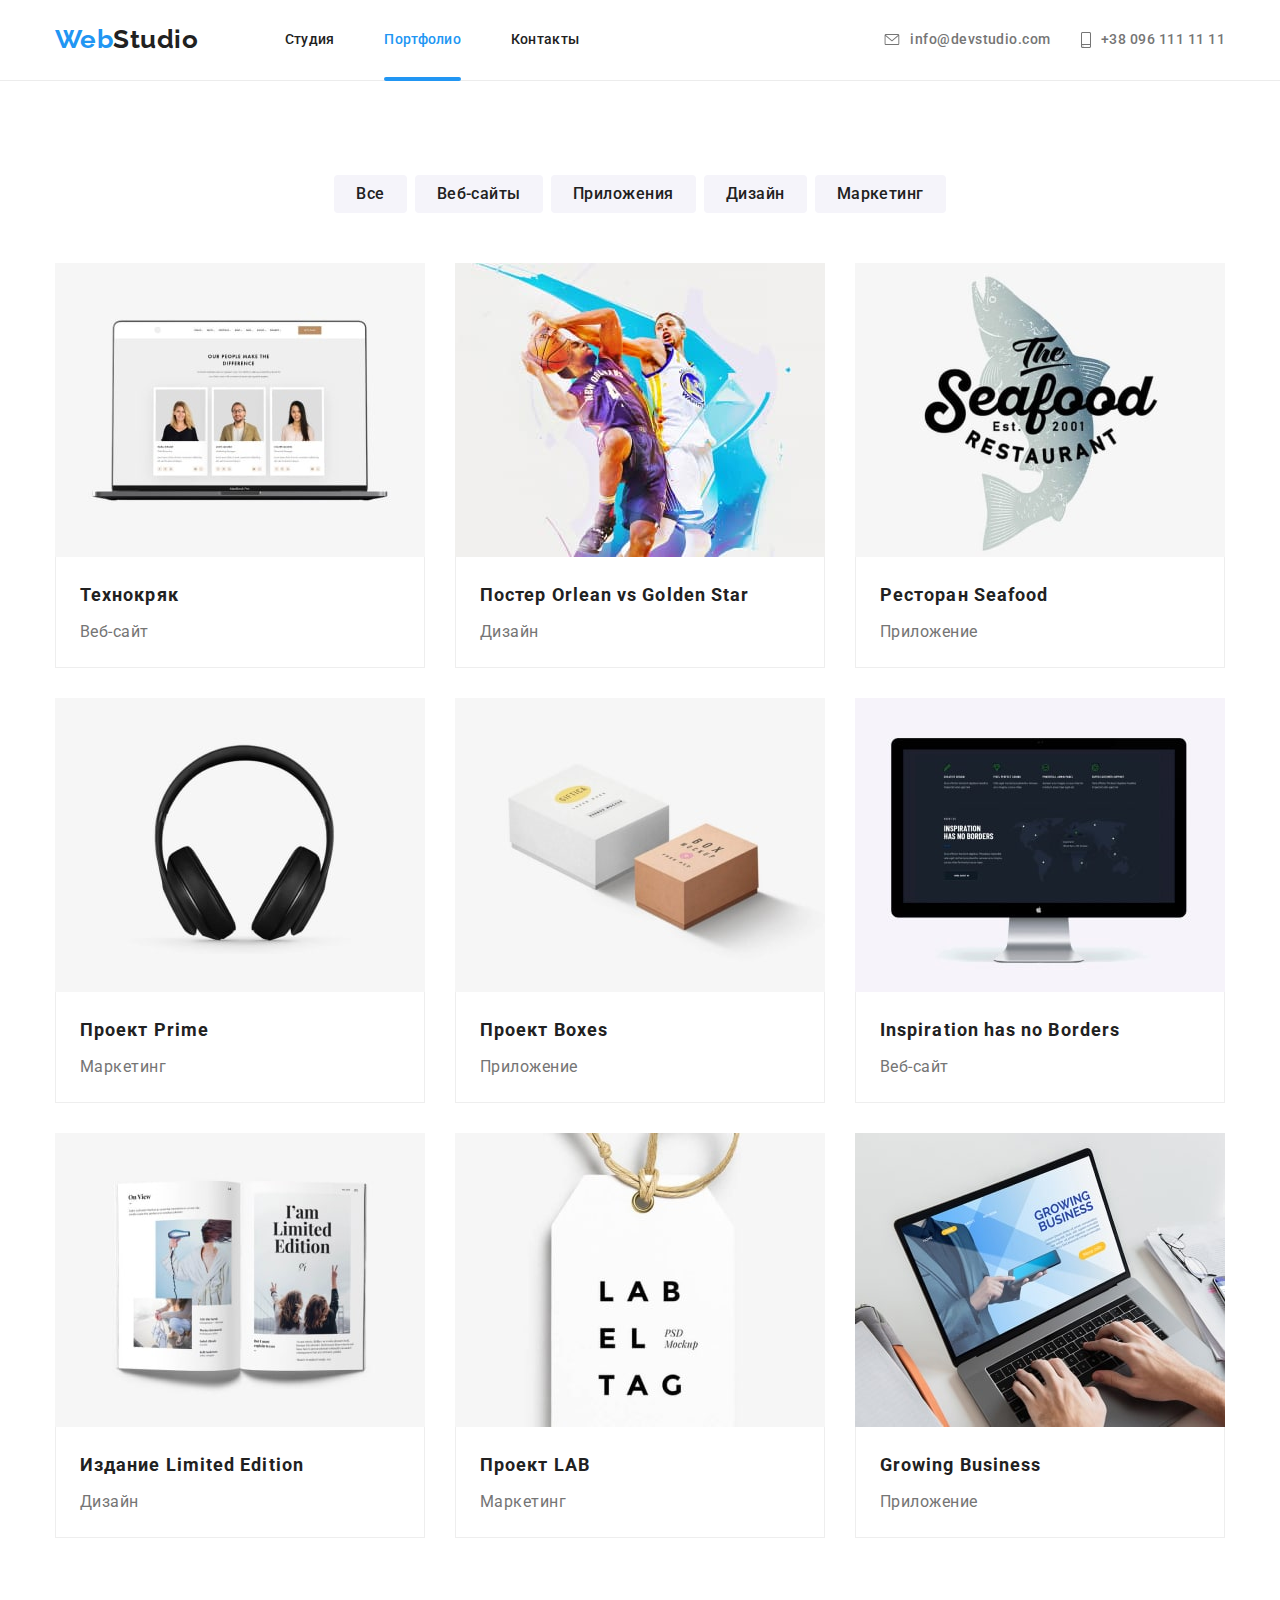
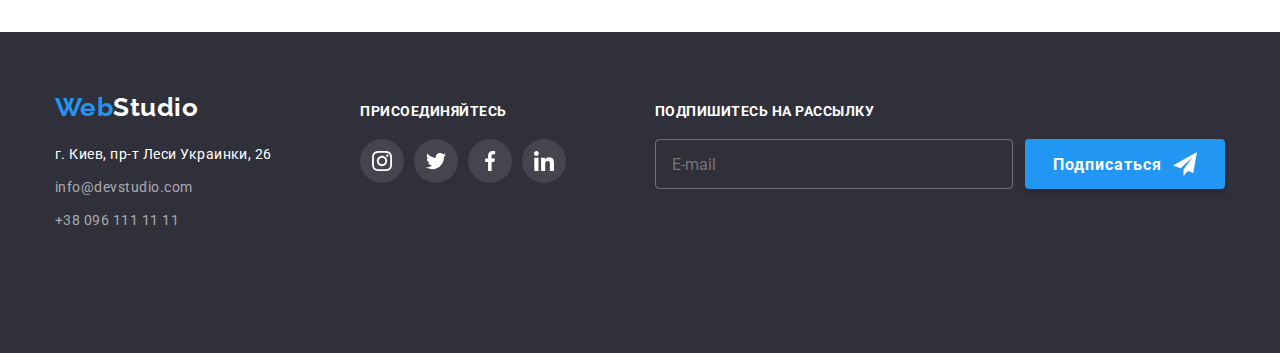
==== commit c573f6e4: "adde retina img to portfolio page" ====
--- a/portfolio.html
+++ b/portfolio.html
@@ -85,8 +85,23 @@
 
           <li class="projects__list-card">
             <a class="projects__list-card-link" href="">
-              <img class="projects__list-card-img" src="./images/projects/desktop/img-1-min.jpg"
-                alt="Страница сайта, открытая на ноутбуке" width="370" height="294">
+              <picture>
+                <source
+                  srcset="./images/projects/desktop/img-1-min.jpg 1x, ./images/projects/desktop/img-1-@2x-min.jpg 2x"
+                  media="(min-width: 1200px)">
+
+                <source
+                  srcset="./images/projects/tablet/img-1-min.jpg 1x, ./images/projects/tablet/img-1-@2x-min.jpg 2x"
+                  media="(min-width: 768px)">
+
+                <source
+                  srcset="./images/projects/mobile/img-1-min.jpg 1x, ./images/projects/mobile/img-1-@2x-min.jpg 2x"
+                  media="(min-width: 480px)">
+
+                <img class="projects__list-card-img" src="./images/projects/mobile/img-1-min.jpg"
+                  alt="Страница сайта, открытая на ноутбуке" width="450" height="294">
+              </picture>
+
               <p class="projects__list-card-label">Технокряк это современная площадка распространения коронавируса.
                 Компании используют эту платформу для
                 цифрового
@@ -101,8 +116,23 @@
 
           <li class="projects__list-card">
             <a class="projects__list-card-link" href="">
-              <img class="projects__list-card-img" src="./images/projects/desktop/img-2-min.jpg"
-                alt="Постер двух парней, играющих в баскетбол" width="370" height="294">
+              <picture>
+                <source
+                  srcset="./images/projects/desktop/img-2-min.jpg 1x, ./images/projects/desktop/img-2-@2x-min.jpg 2x"
+                  media="(min-width: 1200px)">
+
+                <source
+                  srcset="./images/projects/tablet/img-2-min.jpg 1x, ./images/projects/tablet/img-2-@2x-min.jpg 2x"
+                  media="(min-width: 768px)">
+
+                <source
+                  srcset="./images/projects/mobile/img-2-min.jpg 1x, ./images/projects/mobile/img-2-@2x-min.jpg 2x"
+                  media="(min-width: 480px)">
+
+                <img class="projects__list-card-img" src="./images/projects/mobile/img-2-min.jpg"
+                  alt="Постер двух парней, играющих в баскетбол" width="450" height="294">
+              </picture>
+
               <p class="projects__list-card-label">Технокряк это современная площадка распространения коронавируса.
                 Компании используют эту платформу для
                 цифрового
@@ -117,8 +147,22 @@
 
           <li class="projects__list-card">
             <a class="projects__list-card-link" href="">
-              <img class="projects__list-card-img" src="./images/projects/desktop/img-3-min.jpg"
-                alt="Логотип ресторана морепродуктов" width="370" height="294">
+              <picture>
+                <source
+                  srcset="./images/projects/desktop/img-3-min.jpg 1x, ./images/projects/desktop/img-3-@2x-min.jpg 2x"
+                  media="(min-width: 1200px)">
+
+                <source
+                  srcset="./images/projects/tablet/img-3-min.jpg 1x, ./images/projects/tablet/img-3-@2x-min.jpg 2x"
+                  media="(min-width: 768px)">
+
+                <source
+                  srcset="./images/projects/mobile/img-3-min.jpg 1x, ./images/projects/mobile/img-3-@2x-min.jpg 2x"
+                  media="(min-width: 480px)">
+                <img class="projects__list-card-img" src="./images/projects/mobile/img-3-min.jpg"
+                  alt="Логотип ресторана морепродуктов" width="450" height="294">
+
+              </picture>
 
               <p class="projects__list-card-label">Технокряк это современная площадка распространения коронавируса.
                 Компании используют эту платформу для
@@ -134,8 +178,22 @@
 
           <li class="projects__list-card">
             <a class="projects__list-card-link" href="">
-              <img class="projects__list-card-img" src="./images/projects/desktop/img-4-min.jpg" alt="Наушники"
-                width="370" height="294">
+
+              <picture>
+                <source
+                  srcset="./images/projects/desktop/img-4-min.jpg 1x, ./images/projects/desktop/img-4-@2x-min.jpg 2x"
+                  media="(min-width: 1200px)">
+
+                <source
+                  srcset="./images/projects/tablet/img-4-min.jpg 1x, ./images/projects/tablet/img-4-@2x-min.jpg 2x"
+                  media="(min-width: 768px)">
+
+                <source
+                  srcset="./images/projects/mobile/img-4-min.jpg 1x, ./images/projects/mobile/img-4-@2x-min.jpg 2x"
+                  media="(min-width: 480px)">
+                <img class="projects__list-card-img" src="./images/projects/mobile/img-4-min.jpg" alt="Наушники"
+                  width="450" height="294">
+              </picture>
 
               <p class="projects__list-card-label">Технокряк это современная площадка распространения коронавируса.
                 Компании используют эту платформу для
@@ -151,8 +209,22 @@
 
           <li class="projects__list-card">
             <a class="projects__list-card-link" href="">
-              <img class="projects__list-card-img" src="./images/projects/desktop/img-5-min.jpg"
-                alt="Изображение двух разных коробок" width="370" height="294">
+              <picture>
+                <source
+                  srcset="./images/projects/desktop/img-5-min.jpg 1x, ./images/projects/desktop/img-5-@2x-min.jpg 2x"
+                  media="(min-width: 1200px)">
+
+                <source
+                  srcset="./images/projects/tablet/img-5-min.jpg 1x, ./images/projects/tablet/img-5-@2x-min.jpg 2x"
+                  media="(min-width: 768px)">
+
+                <source
+                  srcset="./images/projects/mobile/img-5-min.jpg 1x, ./images/projects/mobile/img-5-@2x-min.jpg 2x"
+                  media="(min-width: 480px)">
+                <img class="projects__list-card-img" src="./images/projects/mobile/img-5-min.jpg"
+                  alt="Изображение двух разных коробок" width="450" height="294">
+              </picture>
+
               <p class="projects__list-card-label">Технокряк это современная площадка распространения коронавируса.
                 Компании используют эту платформу для
                 цифрового
@@ -167,8 +239,22 @@
 
           <li class="projects__list-card">
             <a class="projects__list-card-link" href="">
-              <img class="projects__list-card-img" src="./images/projects/desktop/img-6-min.jpg"
-                alt="Страница сайта, открытая на компьютере" width="370" height="294">
+              <picture>
+                <source
+                  srcset="./images/projects/desktop/img-6-min.jpg 1x, ./images/projects/desktop/img-6-@2x-min.jpg 2x"
+                  media="(min-width: 1200px)">
+
+                <source
+                  srcset="./images/projects/tablet/img-6-min.jpg 1x, ./images/projects/tablet/img-6-@2x-min.jpg 2x"
+                  media="(min-width: 768px)">
+
+                <source
+                  srcset="./images/projects/mobile/img-6-min.jpg 1x, ./images/projects/mobile/img-6-@2x-min.jpg 2x"
+                  media="(min-width: 480px)">
+                <img class="projects__list-card-img" src="./images/projects/mobile/img-6-min.jpg"
+                  alt="Страница сайта, открытая на компьютере" width="450" height="294">
+              </picture>
+
               <p class="projects__list-card-label">Технокряк это современная площадка распространения коронавируса.
                 Компании используют эту платформу для
                 цифрового
@@ -183,8 +269,22 @@
 
           <li class="projects__list-card">
             <a class="projects__list-card-link" href="">
-              <img class="projects__list-card-img" src="./images/projects/desktop/img-7-min.jpg" alt="Фото журнала"
-                width="370" height="294">
+              <picture>
+                <source
+                  srcset="./images/projects/desktop/img-7-min.jpg 1x, ./images/projects/desktop/img-7-@2x-min.jpg 2x"
+                  media="(min-width: 1200px)">
+
+                <source
+                  srcset="./images/projects/tablet/img-7-min.jpg 1x, ./images/projects/tablet/img-7-@2x-min.jpg 2x"
+                  media="(min-width: 768px)">
+
+                <source
+                  srcset="./images/projects/mobile/img-7-min.jpg 1x, ./images/projects/mobile/img-7-@2x-min.jpg 2x"
+                  media="(min-width: 480px)">
+                <img class="projects__list-card-img" src="./images/projects/mobile/img-7-min.jpg" alt="Фото журнала"
+                  width="450" height="294">
+              </picture>
+
               <p class="projects__list-card-label">Технокряк это современная площадка распространения коронавируса.
                 Компании используют эту платформу для
                 цифрового
@@ -199,8 +299,23 @@
 
           <li class="projects__list-card">
             <a class="projects__list-card-link" href="">
-              <img class="projects__list-card-img" src="./images/projects/desktop/img-8-min.jpg" alt="Логотип проекта"
-                width="370" height="294">
+              <picture>
+                <source
+                  srcset="./images/projects/desktop/img-8-min.jpg 1x, ./images/projects/desktop/img-8-@2x-min.jpg 2x"
+                  media="(min-width: 1200px)">
+
+                <source
+                  srcset="./images/projects/tablet/img-8-min.jpg 1x, ./images/projects/tablet/img-8-@2x-min.jpg 2x"
+                  media="(min-width: 768px)">
+
+                <source
+                  srcset="./images/projects/mobile/img-8-min.jpg 1x, ./images/projects/mobile/img-8-@2x-min.jpg 2x"
+                  media="(min-width: 480px)">
+                <img class="projects__list-card-img" src="./images/projects/mobile/img-8-min.jpg" alt="Логотип проекта"
+                  width="450" height="294">
+              </picture>
+
+
               <p class="projects__list-card-label">Технокряк это современная площадка распространения коронавируса.
                 Компании используют эту платформу для
                 цифрового
@@ -215,8 +330,22 @@
 
           <li class="projects__list-card">
             <a class="projects__list-card-link" href="">
-              <img class="projects__list-card-img" src="./images/projects/desktop/img-9-min.jpg" alt="Ноутбук"
-                width="370" height="294">
+              <picture>
+                <source
+                  srcset="./images/projects/desktop/img-9-min.jpg 1x, ./images/projects/desktop/img-9-@2x-min.jpg 2x"
+                  media="(min-width: 1200px)">
+
+                <source
+                  srcset="./images/projects/tablet/img-9-min.jpg 1x, ./images/projects/tablet/img-9-@2x-min.jpg 2x"
+                  media="(min-width: 768px)">
+
+                <source
+                  srcset="./images/projects/mobile/img-9-min.jpg 1x, ./images/projects/mobile/img-9-@2x-min.jpg 2x"
+                  media="(min-width: 480px)">
+                <img class="projects__list-card-img" src="./images/projects/mobile/img-9-min.jpg" alt="Ноутбук"
+                  width="450" height="294">
+              </picture>
+
               <p class="projects__list-card-label">Технокряк это современная площадка распространения коронавируса.
                 Компании используют эту платформу для
                 цифрового
--- a/css/portfolio.min.css
+++ b/css/portfolio.min.css
@@ -1,2 +1,2 @@
-body{background-color:#fff;color:#757575;font-family:"Roboto",sans-serif;font-weight:400;letter-spacing:0.03em}ul{list-style:none;padding:0;margin:0}img{display:block}*,*::before,*::after{margin:0;padding:0}h1,h2,h3,h4,h5,h6{color:#212121}.visually-hidden{position:absolute;width:1px;height:1px;margin:-1px;border:0;padding:0;clip:rect(0 0 0 0);overflow:hidden}.container{padding-left:15px;padding-right:15px;margin-left:auto;margin-right:auto;outline:2px solid green}@media screen and (min-width: 480px){.container{width:480px}}@media screen and (min-width: 768px){.container{width:768px}}@media screen and (min-width: 1200px){.container{width:1200px}}.section-title{margin-bottom:30px;font-weight:700;font-size:28px;line-height:1.19;text-align:center}@media screen and (min-width: 1200px){.section-title{margin-bottom:50px;font-weight:700;font-size:36px}}.button{display:inline-block;padding:10px 32px;min-width:200px;border-radius:4px;border:none;font-weight:700;font-size:16px;line-height:1.87;letter-spacing:0.06em;text-align:center;text-decoration:none;color:#fff;background-color:#2196f3;-webkit-box-shadow:0px 4px 4px 0px 4px 4px rgba(0,0,0,0.15);box-shadow:0px 4px 4px 0px 4px 4px rgba(0,0,0,0.15);border-radius:4px}.studio-logo{text-decoration:none;font-family:"Raleway",sans-serif;font-weight:700;font-size:24px;line-height:1.16;color:#212121}.studio-logo__item{color:#2196f3}.studio-logo__item--inverse{color:#fff}@media screen and (min-width: 1024px){.studio-logo{font-size:26px;line-height:1.2}}.header{position:relative;background-color:#fff;border-bottom:1px solid #ececec}.header-navigation{display:-webkit-box;display:-ms-flexbox;display:flex;-webkit-box-pack:justify;-ms-flex-pack:justify;justify-content:space-between;-webkit-box-align:center;-ms-flex-align:center;align-items:center}@media screen and (max-width: 767px){.header-navigation{padding-top:16px;padding-bottom:16px}}.menu-btn{display:-webkit-inline-box;display:-ms-inline-flexbox;display:inline-flex;border:none;outline:none;background-color:transparent}.menu-btn .icon-cross{display:none}.menu-btn.is-open .icon-cross{display:block}.menu-btn.is-open .icon-menu{display:none}.menu-btn:hover .mobile-menu,.menu-btn:focus .mobile-menu{fill:#2196f3}@media screen and (min-width: 768px){.menu-btn{display:none}}.mobile-menu{-webkit-transition:fill 250ms cubic-bezier(0.4, 0, 0.2, 1);transition:fill 250ms cubic-bezier(0.4, 0, 0.2, 1)}@media screen and (max-width: 767px){.menu-container{display:none;position:absolute;top:100%;left:0;width:100%;padding:60px 100px;background:#fff;-webkit-box-shadow:0px 4px 8px rgba(0,0,0,0.04),0px 2px 4px rgba(0,0,0,0.08),0px 1px 3px rgba(0,0,0,0.16);box-shadow:0px 4px 8px rgba(0,0,0,0.04),0px 2px 4px rgba(0,0,0,0.08),0px 1px 3px rgba(0,0,0,0.16);z-index:100}.menu-container.is-open{display:block}}@media screen and (min-width: 768px){.menu-container{display:-webkit-box;display:-ms-flexbox;display:flex}}@media screen and (max-width: 767px){.navigation{margin-bottom:60px}}@media screen and (min-width: 768px){.navigation{display:-webkit-box;display:-ms-flexbox;display:flex;margin-right:84px}}@media screen and (min-width: 1200px){.navigation{margin-right:305px}}.navigation__list{display:-webkit-box;display:-ms-flexbox;display:flex}@media screen and (max-width: 767px){.navigation__list{-webkit-box-orient:vertical;-webkit-box-direction:normal;-ms-flex-direction:column;flex-direction:column;-webkit-box-align:center;-ms-flex-align:center;align-items:center}}@media screen and (min-width: 768px){.navigation__list{-webkit-box-align:center;-ms-flex-align:center;align-items:center}}@media screen and (max-width: 767px){.navigation__list-item:not(:last-child){margin-bottom:40px}}@media screen and (min-width: 768px){.navigation__list-item:not(:last-child){margin-right:50px}}.navigation__list-item{-webkit-transition:padding 250ms cubic-bezier(0.4, 0, 0.2, 1);transition:padding 250ms cubic-bezier(0.4, 0, 0.2, 1)}@media screen and (max-width: 767px){.navigation__list-item:hover,.navigation__list-item--active{padding-bottom:8px}}.navigation__list-link{position:relative;color:#212121;font-weight:500;font-size:18px;line-height:1.16;letter-spacing:0.02em;text-decoration:none;-webkit-transition:color 250ms cubic-bezier(0.4, 0, 0.2, 1);transition:color 250ms cubic-bezier(0.4, 0, 0.2, 1)}@media screen and (min-width: 768px){.navigation__list-link{display:block;padding-top:32px;padding-bottom:32px;font-size:14px;line-height:1.14}}@media screen and (min-width: 1200px){.navigation__list-link{font-size:14px;line-height:1.14}}.navigation__list-link:focus,.navigation__list-link:hover{color:#2196f3}.navigation__list-link--active{color:#2196f3}.navigation__list-link::after{content:'';display:-webkit-box;display:-ms-flexbox;display:flex;position:absolute;bottom:-1px;width:100%;height:4px;background-color:#2196f3;border-radius:2px;opacity:0;-webkit-transition:opacity 250ms cubic-bezier(0.4, 0, 0.2, 1);transition:opacity 250ms cubic-bezier(0.4, 0, 0.2, 1)}@media screen and (max-width: 767px){.navigation__list-link::after{bottom:-8px}}.navigation__list-link--active::after{opacity:1}.navigation__list-item:hover .navigation__list-link::after{opacity:1}.contacts-list{text-align:center}@media screen and (min-width: 768px){.contacts-list{display:-webkit-box;display:-ms-flexbox;display:flex;-webkit-box-orient:vertical;-webkit-box-direction:normal;-ms-flex-direction:column;flex-direction:column;-webkit-box-align:start;-ms-flex-align:start;align-items:flex-start;-webkit-box-pack:center;-ms-flex-pack:center;justify-content:center}}@media screen and (min-width: 1200px){.contacts-list{display:-webkit-box;display:-ms-flexbox;display:flex;-webkit-box-orient:horizontal;-webkit-box-direction:normal;-ms-flex-direction:row;flex-direction:row;-webkit-box-align:center;-ms-flex-align:center;align-items:center}.contacts-list__item+.contacts-list__item{margin-left:50px}}.contacts-list__link{font-size:18px;line-height:1.16;font-weight:500;color:#757575;text-decoration:none;-webkit-transition:color 250ms cubic-bezier(0.4, 0, 0.2, 1);transition:color 250ms cubic-bezier(0.4, 0, 0.2, 1);-webkit-box-align:center;-ms-flex-align:center;align-items:center}@media screen and (min-width: 768px){.contacts-list__link{font-size:12px}}@media screen and (min-width: 1200px){.contacts-list__link{-webkit-box-align:center;-ms-flex-align:center;align-items:center;display:-webkit-box;display:-ms-flexbox;display:flex;font-size:14px;line-height:1.14}}.contacts-list__link:hover,.contacts-list__link:focus{color:#2196f3}.contacts-list__item+.contacts-list__item{margin-top:16px}@media screen and (min-width: 768px){.contacts-list__item+.contacts-list__item{margin-top:10px}}@media screen and (min-width: 1200px){.contacts-list__item{text-align:center}.contacts-list__item+.contacts-list__item{margin-top:0;margin-left:30px}}.contacts-logo{margin-right:10px;fill:#757575;-webkit-transition:fill 250ms cubic-bezier(0.4, 0, 0.2, 1);transition:fill 250ms cubic-bezier(0.4, 0, 0.2, 1)}.contacts-list__link:focus .contacts-logo,.contacts-list__link:hover .contacts-logo{fill:#2196f3}.filter-btn{padding:6px 22px;font-weight:500;font-size:16px;line-height:1.62;letter-spacing:0.03em;color:#212121;background-color:#f5f4fa;border-radius:4px;border:0;cursor:pointer;-webkit-transition:background-color 250ms cubic-bezier(0.4, 0, 0.2, 1),color 250ms cubic-bezier(0.4, 0, 0.2, 1);transition:background-color 250ms cubic-bezier(0.4, 0, 0.2, 1),color 250ms cubic-bezier(0.4, 0, 0.2, 1)}.filter-btn:focus,.filter-btn:hover{color:#fff;-webkit-box-shadow:0px 3px 1px rgba(0,0,0,0.1),0px 1px 2px rgba(0,0,0,0.08),0px 2px 2px rgba(0,0,0,0.12);box-shadow:0px 3px 1px rgba(0,0,0,0.1),0px 1px 2px rgba(0,0,0,0.08),0px 2px 2px rgba(0,0,0,0.12);background-color:#2196f3}.filter-btn-list{display:-webkit-box;display:-ms-flexbox;display:flex;-webkit-box-pack:center;-ms-flex-pack:center;justify-content:center;margin-bottom:50px}.filter-btn-list__item+.filter-btn-list__item{margin-left:8px}.projects{padding-top:94px;padding-bottom:94px}.projects__list{display:-webkit-box;display:-ms-flexbox;display:flex;-ms-flex-wrap:wrap;flex-wrap:wrap}.projects__list-card-link{text-decoration:none;display:block;position:relative;overflow:hidden}.projects__list-card{margin-right:30px;margin-bottom:30px;width:calc((100% - 60px) / 3)}.projects__list-card:nth-child(3n){margin-right:0}.projects__list-card:nth-last-child(-n+3){margin-bottom:0}.projects__list-card:hover,.projects__list-card:focus{-webkit-box-shadow:0px 1px 1px rgba(0,0,0,0.12),0px 4px 4px rgba(0,0,0,0.06),1px 4px 6px rgba(0,0,0,0.16);box-shadow:0px 1px 1px rgba(0,0,0,0.12),0px 4px 4px rgba(0,0,0,0.06),1px 4px 6px rgba(0,0,0,0.16)}.projects__list-card-label{position:absolute;top:0;left:0;padding:63px 24px;width:100%;height:100%;font-size:18px;line-height:1.56;background:rgba(33,150,243,0.9);color:#fff;-webkit-transform:translateY(100%);transform:translateY(100%);-webkit-transition:-webkit-transform 250ms cubic-bezier(0.4, 0, 0.2, 1);transition:-webkit-transform 250ms cubic-bezier(0.4, 0, 0.2, 1);transition:transform 250ms cubic-bezier(0.4, 0, 0.2, 1);transition:transform 250ms cubic-bezier(0.4, 0, 0.2, 1), -webkit-transform 250ms cubic-bezier(0.4, 0, 0.2, 1)}.projects__list-card:hover .projects__list-card-label{-webkit-transform:translateY(0);transform:translateY(0)}.projects__list-card-link:focus .projects__list-card-label{-webkit-transform:translateY(0);transform:translateY(0)}.projects__list-card-img{max-width:100%;height:auto}.projects__list-card-content{padding:20px 24px;border-right:1px solid #eee;border-bottom:1px solid #eee;border-left:1px solid #eee}.projects__list-card-title{margin-bottom:4px;font-weight:700;font-size:18px;line-height:2;letter-spacing:0.06em}.projects__list-card-text{font-size:16px;line-height:1.87;color:#757575}.socials{display:-webkit-box;display:-ms-flexbox;display:flex;-webkit-box-pack:center;-ms-flex-pack:center;justify-content:center}.socials__item:not(:last-child){margin-right:10px}.socials__link{display:-webkit-box;display:-ms-flexbox;display:flex;-webkit-box-pack:center;-ms-flex-pack:center;justify-content:center;width:44px;height:44px;border-radius:50%;-webkit-transition:all 250ms cubic-bezier(0.4, 0, 0.2, 1);transition:all 250ms cubic-bezier(0.4, 0, 0.2, 1)}.socials__link:focus,.socials__link:hover{background-color:#2196f3;border-radius:50%}.socials__link:focus,.socials__link:hover .social-logo{fill:#fff}.social-logo{-ms-flex-item-align:center;-ms-grid-row-align:center;align-self:center;width:20px;height:20px;fill:#afb1b8}.footer{padding-top:60px;padding-bottom:60px;background-color:#2f303a}.footer__studio-logo{display:inline-block;margin-bottom:20px}@media screen and (min-width: 768px){.footer-wrapper{display:-webkit-box;display:-ms-flexbox;display:flex;-ms-flex-wrap:wrap;flex-wrap:wrap;-webkit-box-pack:center;-ms-flex-pack:center;justify-content:center}}@media screen and (min-width: 1200px){.footer-wrapper{-webkit-box-pack:justify;-ms-flex-pack:justify;justify-content:space-between}}.footer-container{margin-bottom:60px;text-align:center}@media screen and (min-width: 768px) and (max-width: 1199px){.footer-container{margin-right:165px}}@media screen and (min-width: 1200px){.footer-container{text-align:start}}@media screen and (max-width: 767px){.footer-links{margin-bottom:60px}}@media screen and (min-width: 1200px){.footer-links{margin-top:12px}}.slogan{display:block;margin-bottom:20px;text-align:center;font-size:14px;line-height:1.14;text-transform:uppercase;color:#fff}@media screen and (min-width: 1200px){.slogan{text-align:start}}.socials__link--color{background-color:rgba(255,255,255,0.1);border-radius:50%}.social-logo--color{fill:#fff}.address__list-item:not(:last-child){margin-bottom:9px}.address__list-link{font-size:14px;line-height:1.71;font-style:normal;text-decoration:none;color:rgba(255,255,255,0.6)}.address__list-link--color{color:#fff}@media screen and (min-width: 1200px){.footer-form{margin-top:12px}}.subscribe-form{text-align:center}@media screen and (min-width: 1200px){.subscribe-form{display:-webkit-box;display:-ms-flexbox;display:flex}}.subscribe-form__title{display:block;margin-bottom:20px;text-align:center}.subscribe-form__field{margin-bottom:20px;padding:15px 16px;width:100%;height:50px;color:rgba(255,255,255,0.6);border:1px solid rgba(255,255,255,0.3);border-radius:4px;background-color:transparent}@media screen and (min-width: 1200px){.subscribe-form__field{width:358px;margin-bottom:0;margin-right:12px}}.subscribe-form__button{position:relative;padding-left:28px;padding-right:28px;text-align:left}.subscribe-form__logo{position:absolute;top:13px;right:28px}
+body{background-color:#fff;color:#757575;font-family:"Roboto",sans-serif;font-weight:400;letter-spacing:0.03em}ul{list-style:none;padding:0;margin:0}img{display:block}*,*::before,*::after{margin:0;padding:0}h1,h2,h3,h4,h5,h6{color:#212121}.visually-hidden{position:absolute;width:1px;height:1px;margin:-1px;border:0;padding:0;clip:rect(0 0 0 0);overflow:hidden}.container{width:100%;padding-left:15px;padding-right:15px;margin-left:auto;margin-right:auto}@media screen and (min-width: 480px){.container{width:480px}}@media screen and (min-width: 768px){.container{width:768px}}@media screen and (min-width: 1200px){.container{width:1200px}}.section-title{margin-bottom:30px;font-weight:700;font-size:28px;line-height:1.19;text-align:center}@media screen and (min-width: 1200px){.section-title{margin-bottom:50px;font-weight:700;font-size:36px}}.button{display:inline-block;padding:10px 32px;min-width:200px;border-radius:4px;border:none;font-weight:700;font-size:16px;line-height:1.87;letter-spacing:0.06em;text-align:center;text-decoration:none;color:#fff;background-color:#2196f3;-webkit-box-shadow:0px 4px 4px rgba(0,0,0,0.15);box-shadow:0px 4px 4px rgba(0,0,0,0.15);border-radius:4px}.studio-logo{text-decoration:none;font-family:"Raleway",sans-serif;font-weight:700;font-size:24px;line-height:1.16;color:#212121}.studio-logo__item{color:#2196f3}.studio-logo__item--inverse{color:#fff}@media screen and (min-width: 1200px){.studio-logo{font-size:26px;line-height:1.2}}.header{position:relative;background-color:#fff;border-bottom:1px solid #ececec}.header-navigation{display:-webkit-box;display:-ms-flexbox;display:flex;-webkit-box-pack:justify;-ms-flex-pack:justify;justify-content:space-between;-webkit-box-align:center;-ms-flex-align:center;align-items:center}@media screen and (max-width: 767px){.header-navigation{padding-top:16px;padding-bottom:16px}}.menu-btn{display:-webkit-inline-box;display:-ms-inline-flexbox;display:inline-flex;border:none;outline:none;background-color:transparent}.menu-btn .icon-cross{display:none}.menu-btn.is-open .icon-cross{display:block}.menu-btn.is-open .icon-menu{display:none}.menu-btn:hover .mobile-menu,.menu-btn:focus .mobile-menu{fill:#2196f3}@media screen and (min-width: 768px){.menu-btn{display:none}}.mobile-menu{-webkit-transition:fill 250ms cubic-bezier(0.4, 0, 0.2, 1);transition:fill 250ms cubic-bezier(0.4, 0, 0.2, 1)}@media screen and (max-width: 767px){.menu-container{display:none;position:absolute;top:100%;left:0;width:100%;padding:60px 100px;background:#fff;-webkit-box-shadow:0px 4px 8px rgba(0,0,0,0.04),0px 2px 4px rgba(0,0,0,0.08),0px 1px 3px rgba(0,0,0,0.16);box-shadow:0px 4px 8px rgba(0,0,0,0.04),0px 2px 4px rgba(0,0,0,0.08),0px 1px 3px rgba(0,0,0,0.16);z-index:100}.menu-container.is-open{display:block}}@media screen and (min-width: 768px){.menu-container{display:-webkit-box;display:-ms-flexbox;display:flex}}@media screen and (max-width: 767px){.navigation{margin-bottom:60px}}@media screen and (min-width: 768px){.navigation{display:-webkit-box;display:-ms-flexbox;display:flex;margin-right:84px}}@media screen and (min-width: 1200px){.navigation{margin-right:305px}}.navigation__list{display:-webkit-box;display:-ms-flexbox;display:flex}@media screen and (max-width: 767px){.navigation__list{-webkit-box-orient:vertical;-webkit-box-direction:normal;-ms-flex-direction:column;flex-direction:column;-webkit-box-align:center;-ms-flex-align:center;align-items:center}}@media screen and (min-width: 768px){.navigation__list{-webkit-box-align:center;-ms-flex-align:center;align-items:center}}@media screen and (max-width: 767px){.navigation__list-item:not(:last-child){margin-bottom:40px}}@media screen and (min-width: 768px){.navigation__list-item:not(:last-child){margin-right:50px}}.navigation__list-item{-webkit-transition:padding 250ms cubic-bezier(0.4, 0, 0.2, 1);transition:padding 250ms cubic-bezier(0.4, 0, 0.2, 1)}@media screen and (max-width: 767px){.navigation__list-item:hover,.navigation__list-item--active{padding-bottom:8px}}.navigation__list-link{position:relative;color:#212121;font-weight:500;font-size:18px;line-height:1.16;letter-spacing:0.02em;text-decoration:none;-webkit-transition:color 250ms cubic-bezier(0.4, 0, 0.2, 1);transition:color 250ms cubic-bezier(0.4, 0, 0.2, 1)}@media screen and (min-width: 768px){.navigation__list-link{display:block;padding-top:32px;padding-bottom:32px;font-size:14px;line-height:1.14}}@media screen and (min-width: 1200px){.navigation__list-link{font-size:14px;line-height:1.14}}.navigation__list-link:focus,.navigation__list-link:hover{color:#2196f3}.navigation__list-link--active{color:#2196f3}.navigation__list-link::after{content:'';display:-webkit-box;display:-ms-flexbox;display:flex;position:absolute;bottom:-1px;width:100%;height:4px;background-color:#2196f3;border-radius:2px;opacity:0;-webkit-transition:opacity 250ms cubic-bezier(0.4, 0, 0.2, 1);transition:opacity 250ms cubic-bezier(0.4, 0, 0.2, 1)}@media screen and (max-width: 767px){.navigation__list-link::after{bottom:-8px}}.navigation__list-link--active::after{opacity:1}.navigation__list-item:hover .navigation__list-link::after{opacity:1}.contacts-list{text-align:center}@media screen and (min-width: 768px){.contacts-list{display:-webkit-box;display:-ms-flexbox;display:flex;-webkit-box-orient:vertical;-webkit-box-direction:normal;-ms-flex-direction:column;flex-direction:column;-webkit-box-align:start;-ms-flex-align:start;align-items:flex-start;-webkit-box-pack:center;-ms-flex-pack:center;justify-content:center}}@media screen and (min-width: 1200px){.contacts-list{display:-webkit-box;display:-ms-flexbox;display:flex;-webkit-box-orient:horizontal;-webkit-box-direction:normal;-ms-flex-direction:row;flex-direction:row;-webkit-box-align:center;-ms-flex-align:center;align-items:center}.contacts-list__item+.contacts-list__item{margin-left:50px}}.contacts-list__link{font-size:18px;line-height:1.16;font-weight:500;color:#757575;text-decoration:none;-webkit-transition:color 250ms cubic-bezier(0.4, 0, 0.2, 1);transition:color 250ms cubic-bezier(0.4, 0, 0.2, 1);-webkit-box-align:center;-ms-flex-align:center;align-items:center}@media screen and (min-width: 768px){.contacts-list__link{font-size:12px}}@media screen and (min-width: 1200px){.contacts-list__link{-webkit-box-align:center;-ms-flex-align:center;align-items:center;display:-webkit-box;display:-ms-flexbox;display:flex;font-size:14px;line-height:1.14}}.contacts-list__link:hover,.contacts-list__link:focus{color:#2196f3}.contacts-list__item+.contacts-list__item{margin-top:16px}@media screen and (min-width: 768px){.contacts-list__item+.contacts-list__item{margin-top:10px}}@media screen and (min-width: 1200px){.contacts-list__item{text-align:center}.contacts-list__item+.contacts-list__item{margin-top:0;margin-left:30px}}.contacts-logo{margin-right:10px;fill:#757575;-webkit-transition:fill 250ms cubic-bezier(0.4, 0, 0.2, 1);transition:fill 250ms cubic-bezier(0.4, 0, 0.2, 1)}.contacts-list__link:focus .contacts-logo,.contacts-list__link:hover .contacts-logo{fill:#2196f3}.filter-btn{padding:6px 22px;font-weight:500;font-size:16px;line-height:1.62;letter-spacing:0.03em;color:#212121;background-color:#f5f4fa;border-radius:4px;border:0;cursor:pointer;-webkit-transition:background-color 250ms cubic-bezier(0.4, 0, 0.2, 1),color 250ms cubic-bezier(0.4, 0, 0.2, 1);transition:background-color 250ms cubic-bezier(0.4, 0, 0.2, 1),color 250ms cubic-bezier(0.4, 0, 0.2, 1)}.filter-btn:focus,.filter-btn:hover{color:#fff;-webkit-box-shadow:0px 3px 1px rgba(0,0,0,0.1),0px 1px 2px rgba(0,0,0,0.08),0px 2px 2px rgba(0,0,0,0.12);box-shadow:0px 3px 1px rgba(0,0,0,0.1),0px 1px 2px rgba(0,0,0,0.08),0px 2px 2px rgba(0,0,0,0.12);background-color:#2196f3}.filter-btn-list{display:-webkit-box;display:-ms-flexbox;display:flex;-ms-flex-wrap:wrap;flex-wrap:wrap;-webkit-box-pack:start;-ms-flex-pack:start;justify-content:start;margin-bottom:40px}@media screen and (min-width: 480px) and (max-width: 767px){.filter-btn-list__item:not(:nth-child(3n)){margin-right:8px}}@media screen and (min-width: 768px){.filter-btn-list{-webkit-box-pack:center;-ms-flex-pack:center;justify-content:center;margin-bottom:30px}.filter-btn-list__item+.filter-btn-list__item{margin-left:8px}}@media screen and (min-width: 1200px){.filter-btn-list{margin-bottom:50px}}.projects{padding-top:60px;padding-bottom:60px}@media screen and (min-width: 1200px){.projects{padding-top:94px;padding-bottom:94px}}@media screen and (min-width: 768px){.projects__list{display:-webkit-box;display:-ms-flexbox;display:flex;-ms-flex-wrap:wrap;flex-wrap:wrap}}.projects__list-card-link{text-decoration:none;display:block;position:relative;overflow:hidden}.projects__list-card:not(:last-child){margin-bottom:30px}@media screen and (min-width: 768px) and (max-width: 1199px){.projects__list-card{width:calc((100% - 30px) / 2)}.projects__list-card:not(:nth-child(2n)){margin-right:30px}.projects__list-card:not(:nth-last-child(-n+2)){margin-bottom:30px}}@media screen and (min-width: 1200px){.projects__list-card{margin-right:30px;margin-bottom:30px;width:calc((100% - 60px) / 3)}.projects__list-card:nth-child(3n){margin-right:0}.projects__list-card:nth-last-child(-n+3){margin-bottom:0}}.projects__list-card:hover,.projects__list-card:focus{-webkit-box-shadow:0px 1px 1px rgba(0,0,0,0.12),0px 4px 4px rgba(0,0,0,0.06),1px 4px 6px rgba(0,0,0,0.16);box-shadow:0px 1px 1px rgba(0,0,0,0.12),0px 4px 4px rgba(0,0,0,0.06),1px 4px 6px rgba(0,0,0,0.16)}.projects__list-card-label{position:absolute;top:0;left:0;padding:63px 24px;width:100%;height:100%;font-size:18px;line-height:1.56;background:rgba(33,150,243,0.9);color:#fff;-webkit-transform:translateY(100%);transform:translateY(100%);-webkit-transition:-webkit-transform 250ms cubic-bezier(0.4, 0, 0.2, 1);transition:-webkit-transform 250ms cubic-bezier(0.4, 0, 0.2, 1);transition:transform 250ms cubic-bezier(0.4, 0, 0.2, 1);transition:transform 250ms cubic-bezier(0.4, 0, 0.2, 1), -webkit-transform 250ms cubic-bezier(0.4, 0, 0.2, 1)}.projects__list-card:hover .projects__list-card-label{-webkit-transform:translateY(0);transform:translateY(0)}.projects__list-card-link:focus .projects__list-card-label{-webkit-transform:translateY(0);transform:translateY(0)}.projects__list-card-img{max-width:100%;height:auto}.projects__list-card-content{padding:20px 24px;border-right:1px solid #eee;border-bottom:1px solid #eee;border-left:1px solid #eee}.projects__list-card-title{margin-bottom:4px;font-weight:700;font-size:18px;line-height:2;letter-spacing:0.06em}.projects__list-card-text{font-size:16px;line-height:1.87;color:#757575}.socials{display:-webkit-box;display:-ms-flexbox;display:flex;-webkit-box-pack:center;-ms-flex-pack:center;justify-content:center}.socials__item:not(:last-child){margin-right:10px}.socials__link{display:-webkit-box;display:-ms-flexbox;display:flex;-webkit-box-pack:center;-ms-flex-pack:center;justify-content:center;width:44px;height:44px;border-radius:50%;-webkit-transition:all 250ms cubic-bezier(0.4, 0, 0.2, 1);transition:all 250ms cubic-bezier(0.4, 0, 0.2, 1)}.socials__link:focus,.socials__link:hover{background-color:#2196f3;border-radius:50%}.socials__link:focus,.socials__link:hover .social-logo{fill:#fff}.social-logo{-ms-flex-item-align:center;-ms-grid-row-align:center;align-self:center;width:20px;height:20px;fill:#afb1b8}.footer{padding-top:60px;padding-bottom:60px;background-color:#2f303a}.footer__studio-logo{display:inline-block;margin-bottom:20px}@media screen and (min-width: 768px){.footer-wrapper{display:-webkit-box;display:-ms-flexbox;display:flex;-ms-flex-wrap:wrap;flex-wrap:wrap;-webkit-box-pack:center;-ms-flex-pack:center;justify-content:center}}@media screen and (min-width: 1200px){.footer-wrapper{-webkit-box-pack:justify;-ms-flex-pack:justify;justify-content:space-between}}.footer-container{margin-bottom:60px;text-align:center}@media screen and (min-width: 768px) and (max-width: 1199px){.footer-container{margin-right:165px}}@media screen and (min-width: 1200px){.footer-container{text-align:start}}@media screen and (max-width: 767px){.footer-links{margin-bottom:60px}}@media screen and (min-width: 1200px){.footer-links{margin-top:12px}}.slogan{display:block;margin-bottom:20px;text-align:center;font-size:14px;line-height:1.14;text-transform:uppercase;color:#fff}@media screen and (min-width: 1200px){.slogan{text-align:start}}.socials__link--color{background-color:rgba(255,255,255,0.1);border-radius:50%}.social-logo--color{fill:#fff}.address__list-item:not(:last-child){margin-bottom:9px}.address__list-link{font-size:14px;line-height:1.71;font-style:normal;text-decoration:none;color:rgba(255,255,255,0.6)}.address__list-link--color{color:#fff}@media screen and (min-width: 1200px){.footer-form{margin-top:12px}}.subscribe-form{text-align:center}@media screen and (min-width: 1200px){.subscribe-form{display:-webkit-box;display:-ms-flexbox;display:flex}}.subscribe-form__title{display:block;margin-bottom:20px;text-align:center}.subscribe-form__field{margin-bottom:20px;padding:15px 16px;width:100%;height:50px;color:rgba(255,255,255,0.6);border:1px solid rgba(255,255,255,0.3);border-radius:4px;background-color:transparent}@media screen and (min-width: 1200px){.subscribe-form__field{width:358px;margin-bottom:0;margin-right:12px}}.subscribe-form__button{position:relative;padding-left:28px;padding-right:28px;text-align:left}.subscribe-form__logo{position:absolute;top:13px;right:28px}
 /*# sourceMappingURL=portfolio.min.css.map */